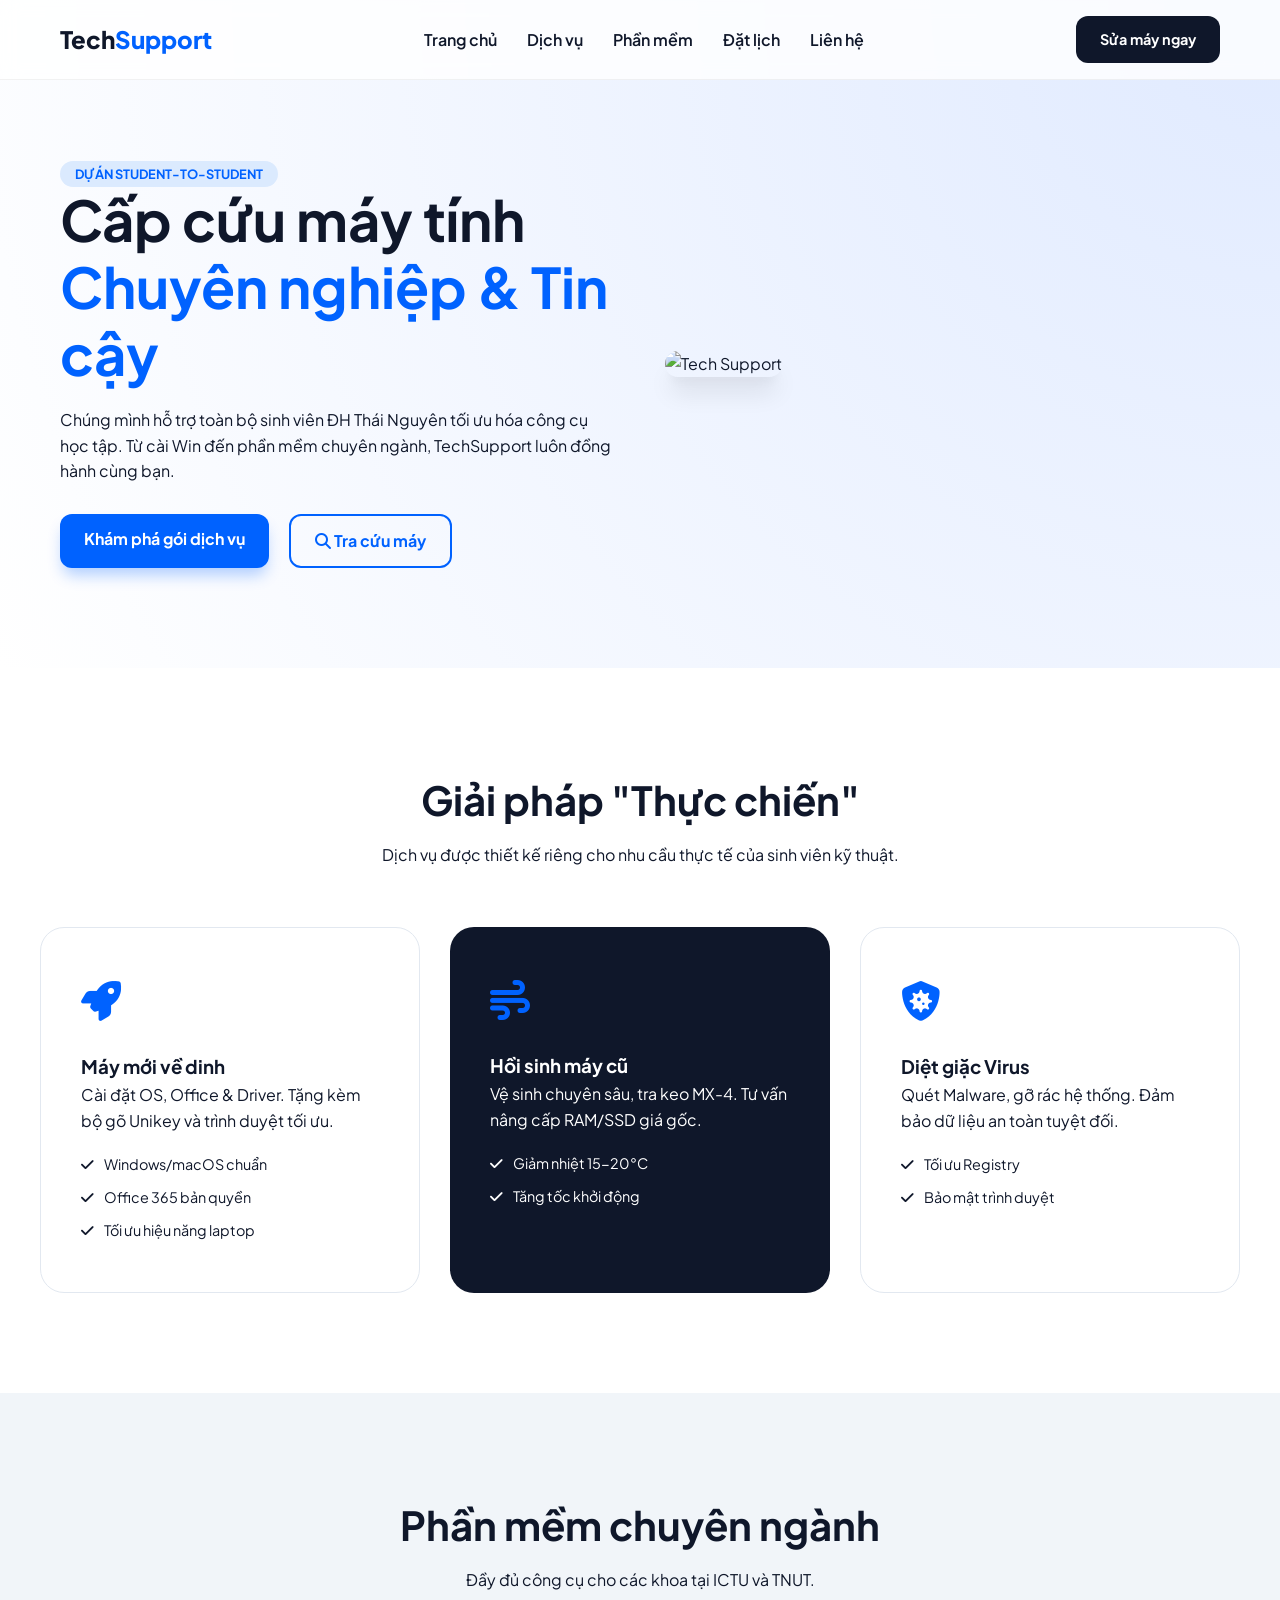
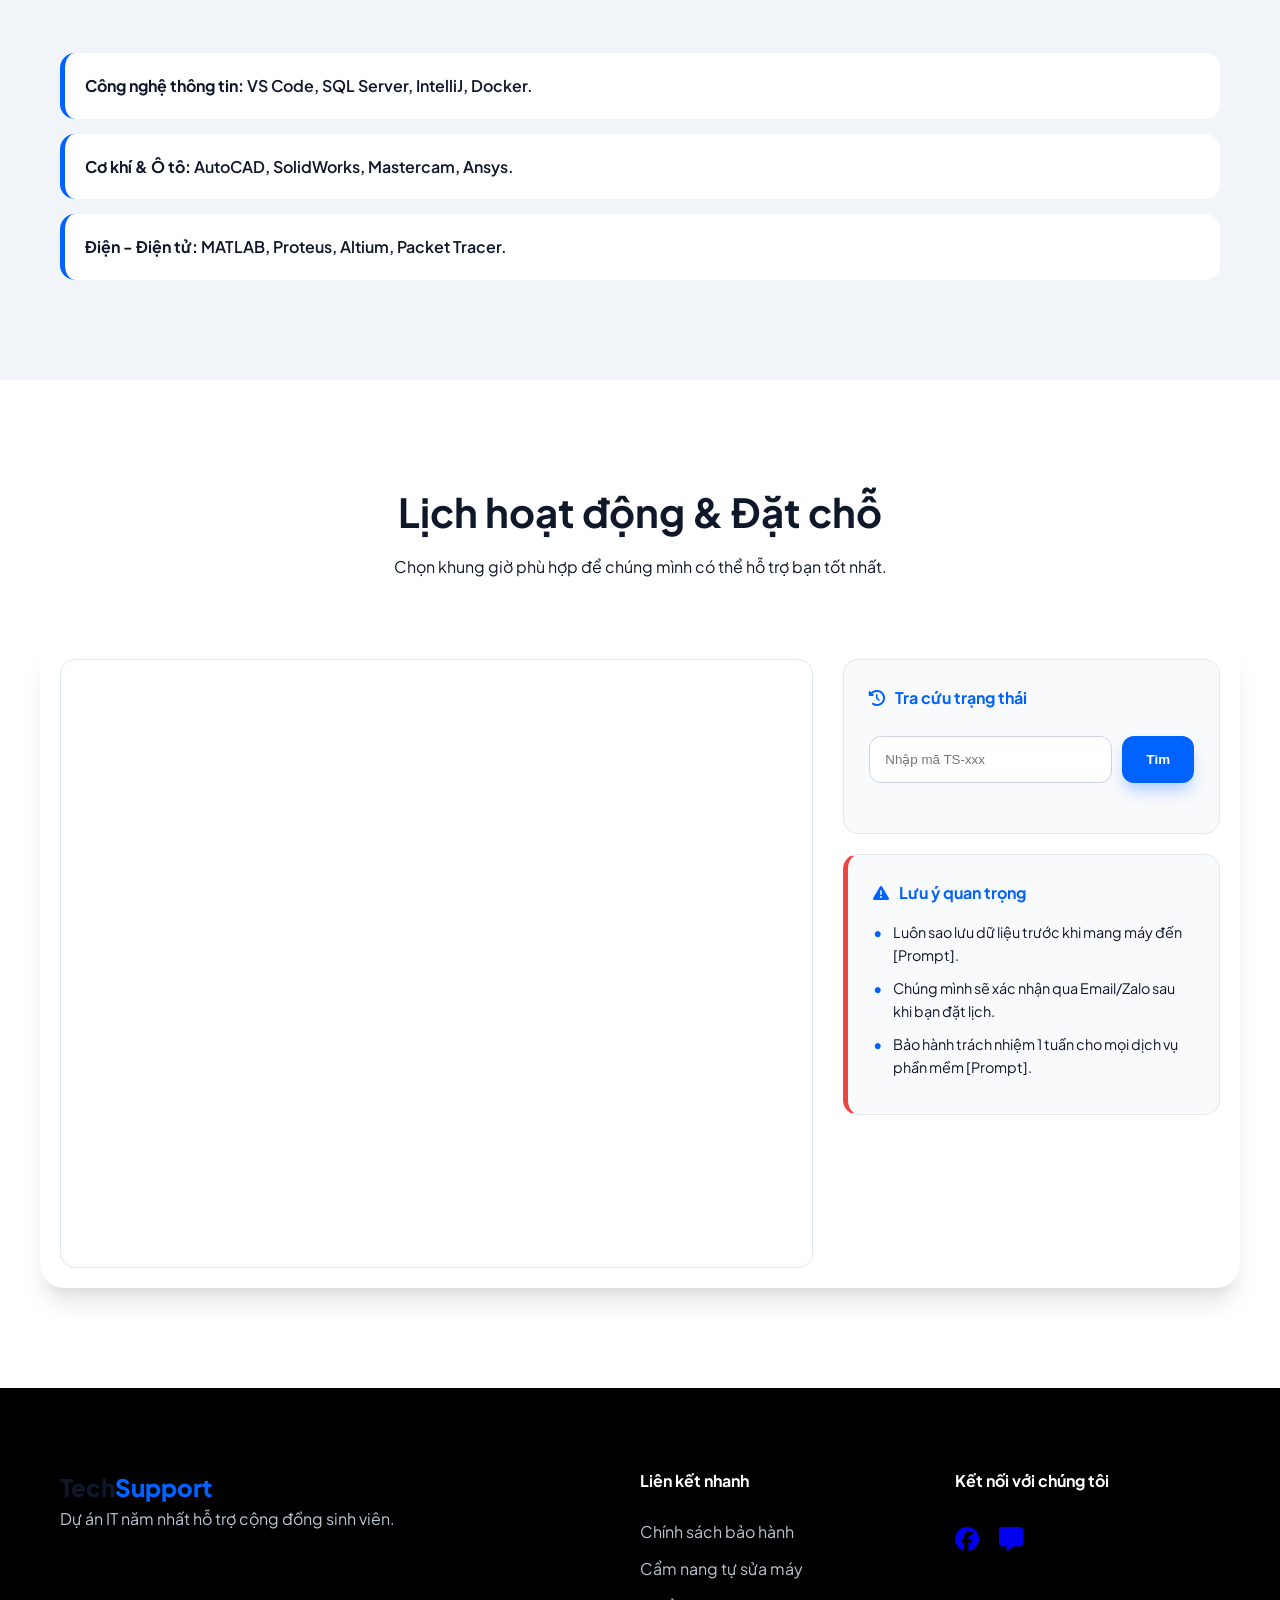
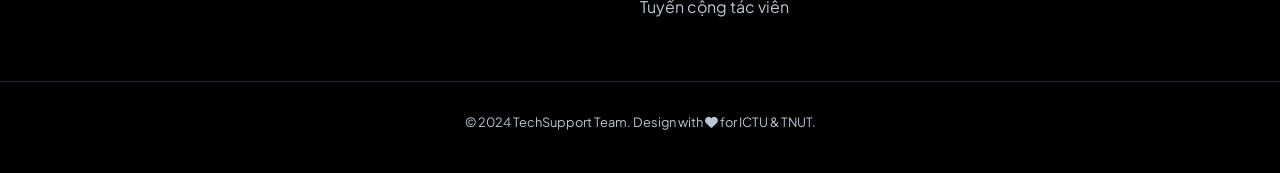
==== index.html @ 487e736a "first" ====
<!DOCTYPE html>
<html lang="vi">
<head>
    <meta charset="UTF-8">
    <meta name="viewport" content="width=device-width, initial-scale=1.0">
    <title>TechSupport | Sinh viên ICTU & TNUT</title>
    <link href="https://fonts.googleapis.com/css2?family=Plus+Jakarta+Sans:wght@400;600;800&display=swap" rel="stylesheet">
    <link rel="stylesheet" href="https://cdnjs.cloudflare.com/ajax/libs/font-awesome/6.4.0/css/all.min.css">
    <link rel="stylesheet" href="style.css">
    <link rel="stylesheet" href="https://cdnjs.cloudflare.com/ajax/libs/font-awesome/6.4.0/css/all.min.css">
</head>
<body>

    <nav class="navbar">
        <div class="container nav-content">
            <div class="logo">Tech<span>Support</span></div>
            <ul class="nav-links">
                <li><a href="#home">Trang chủ</a></li>
                <li><a href="#services">Dịch vụ</a></li>
                <li><a href="#software">Phần mềm</a></li>
                <li><a href="#booking">Đặt lịch</a></li>
                <li><a href="#contact">Liên hệ</a></li>
            </ul>
            <a href="#booking" class="btn btn-nav">Sửa máy ngay</a>
        </div>
    </nav>

    <header id="home" class="hero">
        <div class="container hero-wrapper">
            <div class="hero-text">
                <span class="badge">Dự án Student-to-Student</span>
                <h1>Cấp cứu máy tính <br><span>Chuyên nghiệp & Tin cậy</span></h1>
                <p>Chúng mình hỗ trợ toàn bộ sinh viên ĐH Thái Nguyên tối ưu hóa công cụ học tập. Từ cài Win đến phần mềm chuyên ngành, TechSupport luôn đồng hành cùng bạn.</p>
                <div class="hero-btns">
                    <a href="#services" class="btn btn-primary">Khám phá gói dịch vụ</a>
                    <a href="#tracking" class="btn btn-outline"><i class="fa-solid fa-magnifying-glass"></i> Tra cứu máy</a>
                </div>
            </div>
            <div class="hero-image">
                <img src="https://cdn.hstatic.net/files/200000722513/file/laptop-1.jpg" alt="Tech Support">
            </div>
        </div>
    </header>

    <section id="services" class="section container">
        <div class="section-header">
            <h2>Giải pháp "Thực chiến"</h2>
            <p>Dịch vụ được thiết kế riêng cho nhu cầu thực tế của sinh viên kỹ thuật.</p>
        </div>
        <div class="service-grid">
            <div class="card">
                <div class="card-icon"><i class="fa-solid fa-rocket"></i></div>
                <h3>Máy mới về dinh</h3>
                <p>Cài đặt OS, Office & Driver. Tặng kèm bộ gõ Unikey và trình duyệt tối ưu.</p>
                <ul class="card-list">
                    <li><i class="fa-solid fa-check"></i> Windows/macOS chuẩn</li>
                    <li><i class="fa-solid fa-check"></i> Office 365 bản quyền</li>
                    <li><i class="fa-solid fa-check"></i> Tối ưu hiệu năng laptop</li>
                </ul>
            </div>
            <div class="card active">
                <div class="card-icon"><i class="fa-solid fa-wind"></i></div>
                <h3>Hồi sinh máy cũ</h3>
                <p>Vệ sinh chuyên sâu, tra keo MX-4. Tư vấn nâng cấp RAM/SSD giá gốc.</p>
                <ul class="card-list">
                    <li><i class="fa-solid fa-check"></i> Giảm nhiệt 15-20°C</li>
                    <li><i class="fa-solid fa-check"></i> Tăng tốc khởi động</li>
                </ul>
            </div>
            <div class="card">
                <div class="card-icon"><i class="fa-solid fa-shield-virus"></i></div>
                <h3>Diệt giặc Virus</h3>
                <p>Quét Malware, gỡ rác hệ thống. Đảm bảo dữ liệu an toàn tuyệt đối.</p>
                <ul class="card-list">
                    <li><i class="fa-solid fa-check"></i> Tối ưu Registry</li>
                    <li><i class="fa-solid fa-check"></i> Bảo mật trình duyệt</li>
                </ul>
            </div>
        </div>
    </section>

    <section id="software" class="section gray-bg">
        <div class="container">
            <div class="section-header">
                <h2>Phần mềm chuyên ngành</h2>
                <p>Đầy đủ công cụ cho các khoa tại ICTU và TNUT.</p>
            </div>
            <div class="software-tabs">
                <div class="tab-item"><strong>Công nghệ thông tin:</strong> VS Code, SQL Server, IntelliJ, Docker.</div>
                <div class="tab-item"><strong>Cơ khí & Ô tô:</strong> AutoCAD, SolidWorks, Mastercam, Ansys.</div>
                <div class="tab-item"><strong>Điện - Điện tử:</strong> MATLAB, Proteus, Altium, Packet Tracer.</div>
            </div>
        </div>
    </section>

    <section id="booking" class="section container">
    <div class="section-header">
        <h2>Lịch hoạt động & Đặt chỗ</h2>
        <p>Chọn khung giờ phù hợp để chúng mình có thể hỗ trợ bạn tốt nhất.</p>
    </div>
    
    <div class="booking-wrapper">
        <div class="calendar-container">
            <!-- Google Calendar Appointment Scheduling begin -->
            <iframe src="https://calendar.google.com/calendar/appointments/schedules/AcZssZ1bJzpfa0lLNiTGWCZCbzlVUHdJ6Iw8C7IDDtbO8sdEaJzs9J_InJq-cnRsmixSaNZaP7fcT_9g?gv=true" style="border: 0" width="100%" height="600" frameborder="0" title="Google Calendar Appointment Scheduling"></iframe>
            <!-- end Google Calendar Appointment Scheduling -->
        </div>

        <div class="booking-sidebar">
            <div class="info-card">
                <h4><i class="fa-solid fa-clock-rotate-left"></i> Tra cứu trạng thái</h4>
                <div class="tracking-input">
                    <input type="text" id="trackID" placeholder="Nhập mã TS-xxx">
                    <button class="btn btn-primary" onclick="checkStatus()">Tìm</button>
                </div>
            </div>
            
            <div class="info-card warning">
                <h4><i class="fa-solid fa-triangle-exclamation"></i> Lưu ý quan trọng</h4>
                <ul>
                    <li>Luôn sao lưu dữ liệu trước khi mang máy đến [Prompt].</li>
                    <li>Chúng mình sẽ xác nhận qua Email/Zalo sau khi bạn đặt lịch.</li>
                    <li>Bảo hành trách nhiệm 1 tuần cho mọi dịch vụ phần mềm [Prompt].</li>
                </ul>
            </div>
        </div>
    </div>
</section>

    <footer class="footer">
        <div class="container footer-grid">
            <div class="footer-about">
                <div class="logo">Tech<span>Support</span></div>
                <p>Dự án IT năm nhất hỗ trợ cộng đồng sinh viên.</p>
            </div>
            <div class="footer-links">
                <h4>Liên kết nhanh</h4>
                <ul>
                    <li><a href="#">Chính sách bảo hành</a></li>
                    <li><a href="#">Cẩm nang tự sửa máy</a></li>
                    <li><a href="#">Tuyển cộng tác viên</a></li>
                </ul>
            </div>
            <div class="footer-contact">
                <h4>Kết nối với chúng tôi</h4>
                <div class="social-icons">
                    <a href="#"><i class="fa-brands fa-facebook"></i></a>
                    <a href="#"><i class="fa-solid fa-message"></i></a>
                </div>
            </div>
        </div>
        <div class="footer-bottom">
            <p>&copy; 2024 TechSupport Team. Design with  <i class="fa-solid fa-heart"></i>  for ICTU & TNUT.</p>
        </div>
    </footer>

<script src="script.js"></script>
</body>
</html>
---- style.css ----
:root {
    --primary: #0062ff;
    --secondary: #00d2ff;
    --dark: #0f172a;
    --gray: #64748b;
    --light: #f8fafc;
    --white: #ffffff;
    --shadow: 0 20px 25px -5px rgba(0, 0, 0, 0.1), 0 10px 10px -5px rgba(0, 0, 0, 0.04);
}

* { margin: 0; padding: 0; box-sizing: border-box; }

body {
    font-family: 'Plus Jakarta Sans', sans-serif;
    color: var(--dark);
    background-color: var(--white);
    line-height: 1.6;
}

.container { max-width: 1200px; margin: 0 auto; padding: 0 20px; }

/* Navbar */
.navbar {
    height: 80px;
    display: flex;
    align-items: center;
    position: fixed;
    width: 100%;
    top: 0;
    background: rgba(255, 255, 255, 0.8);
    -webkit-backdrop-filter: blur(10px);
    backdrop-filter: blur(10px);
    z-index: 1000;
    border-bottom: 1px solid rgba(0,0,0,0.05);
}

.nav-content { display: flex; justify-content: space-between; align-items: center; width: 100%; }

.logo { font-size: 1.5rem; font-weight: 800; color: var(--dark); }
.logo span { color: var(--primary); }

.nav-links { display: flex; list-style: none; gap: 30px; }
.nav-links a { text-decoration: none; color: var(--dark); font-weight: 600; transition: 0.3s; }
.nav-links a:hover { color: var(--primary); }

/* Buttons */
.btn {
    padding: 12px 24px;
    border-radius: 12px;
    text-decoration: none;
    font-weight: 700;
    transition: 0.3s;
    cursor: pointer;
    border: none;
}
.btn-primary { background: var(--primary); color: var(--white); box-shadow: 0 10px 15px -3px rgba(0, 98, 255, 0.3); }
.btn-outline { border: 2px solid var(--primary); color: var(--primary); background: transparent; }
.btn-nav { background: var(--dark); color: var(--white); font-size: 0.9rem; }
.btn:hover { transform: translateY(-2px); opacity: 0.9; }

/* Hero */
.hero {
    padding: 160px 0 100px;
    background: radial-gradient(circle at top right, #e0eaff, var(--white));
}
.hero-wrapper { display: flex; align-items: center; gap: 50px; }
.hero-text { flex: 1; }
.hero-text h1 { font-size: 3.5rem; line-height: 1.2; margin-bottom: 20px; }
.hero-text h1 span { color: var(--primary); }
.hero-btns { display: flex; gap: 20px; margin-top: 30px; }
.hero-image { flex: 1; }
.hero-image img { width: 100%; border-radius: 30px; box-shadow: var(--shadow); }
.badge { background: #dbeafe; color: var(--primary); padding: 5px 15px; border-radius: 20px; font-weight: 700; font-size: 0.8rem; text-transform: uppercase; }

/* Section Header */
.section { padding: 100px 0; }
.section-header { text-align: center; margin-bottom: 60px; }
.section-header h2 { font-size: 2.5rem; margin-bottom: 10px; }

/* Service Cards */
.service-grid { display: grid; grid-template-columns: repeat(auto-fit, minmax(300px, 1fr)); gap: 30px; }
.card {
    padding: 40px;
    border-radius: 24px;
    background: var(--white);
    border: 1px solid #e2e8f0;
    transition: 0.4s;
}
.card:hover { transform: translateY(-10px); border-color: var(--primary); box-shadow: var(--shadow); }
.card.active { background: var(--dark); color: var(--white); border: none; }
.card-icon { font-size: 2.5rem; color: var(--primary); margin-bottom: 20px; }
.card.active.card-icon { color: var(--secondary); }
.card-list { list-style: none; margin-top: 20px; }
.card-list li { margin-bottom: 10px; font-size: 0.9rem; display: flex; align-items: center; gap: 10px; }

/* Software Section */
.gray-bg { background: #f1f5f9; }
.software-tabs { display: flex; flex-direction: column; gap: 15px; }
.tab-item { background: var(--white); padding: 20px; border-radius: 15px; border-left: 5px solid var(--primary); font-weight: 600; }

/* Booking & Tracking */
.booking-container {
    display: grid;
    grid-template-columns: 1.2fr 1fr;
    gap: 50px;
    background: var(--white);
    padding: 60px;
    border-radius: 30px;
    box-shadow: var(--shadow);
}
.tracking-input { display: flex; gap: 10px; margin: 25px 0; }
.tracking-input input { flex: 1; padding: 15px; border-radius: 12px; border: 1px solid #cbd5e1; outline: none; }
.warning-text { color: #ef4444; font-weight: 700; font-size: 0.9rem; }
.iframe-placeholder {
    background: #f8fafc;
    height: 100%;
    border-radius: 20px;
    display: flex;
    flex-direction: column;
    justify-content: center;
    align-items: center;
    border: 2px dashed #cbd5e1;
    color: var(--gray);
}
.iframe-placeholder i { font-size: 3rem; margin-bottom: 15px; }

/* Footer */
.footer { background: #000000; color: #bbc5d2; padding: 80px 0 40px; }
.footer-grid { display: grid; grid-template-columns: 2fr 1fr 1fr; gap: 50px; margin-bottom: 50px; }
.footer-about.logo { color: var(--white); margin-bottom: 20px; }
.footer h4 { color: var(--white); margin-bottom: 25px; }
.footer ul { list-style: none; }
.footer ul li { margin-bottom: 12px; }
.footer ul a { color: inherit; text-decoration: none; transition: 0.3s; }
.footer ul a:hover { color: var(--white); }
.social-icons { display: flex; gap: 20px; font-size: 1.5rem; }
.footer-bottom { text-align: center; border-top: 1px solid #1e293b; padding-top: 30px; font-size: 0.8rem; }

/* Responsive */
@media (max-width: 992px) {
   .hero-wrapper { flex-direction: column; text-align: center; }
   .hero-text h1 { font-size: 2.5rem; }
   .hero-btns { justify-content: center; }
   .booking-container { grid-template-columns: 1fr; }
   .nav-links { display: none; }
}
.booking-wrapper {
    display: grid;
    grid-template-columns: 2fr 1fr;
    gap: 30px;
    background: var(--white);
    padding: 20px;
    border-radius: 24px;
    box-shadow: var(--shadow);
}

.calendar-container {
    border-radius: 15px;
    overflow: hidden;
    border: 1px solid #e2e8f0;
    min-height: 600px;
}

.booking-sidebar {
    display: flex;
    flex-direction: column;
    gap: 20px;
}

.info-card {
    background: #f8fafc;
    padding: 25px;
    border-radius: 15px;
    border: 1px solid #e2e8f0;
}

.info-card h4 {
    margin-bottom: 15px;
    color: var(--primary);
    display: flex;
    align-items: center;
    gap: 10px;
}

.info-card.warning {
    border-left: 5px solid #ef4444;
}

.info-card ul {
    list-style: none;
    font-size: 0.9rem;
}

.info-card ul li {
    margin-bottom: 10px;
    padding-left: 20px;
    position: relative;
}

.info-card ul li::before {
    content: "•";
    color: var(--primary);
    position: absolute;
    left: 0;
    font-weight: bold;
}

/* Tối ưu cho di động */
@media (max-width: 992px) {
   .booking-wrapper {
        grid-template-columns: 1fr;
    }
   .calendar-container {
        min-height: 500px;
    }
}
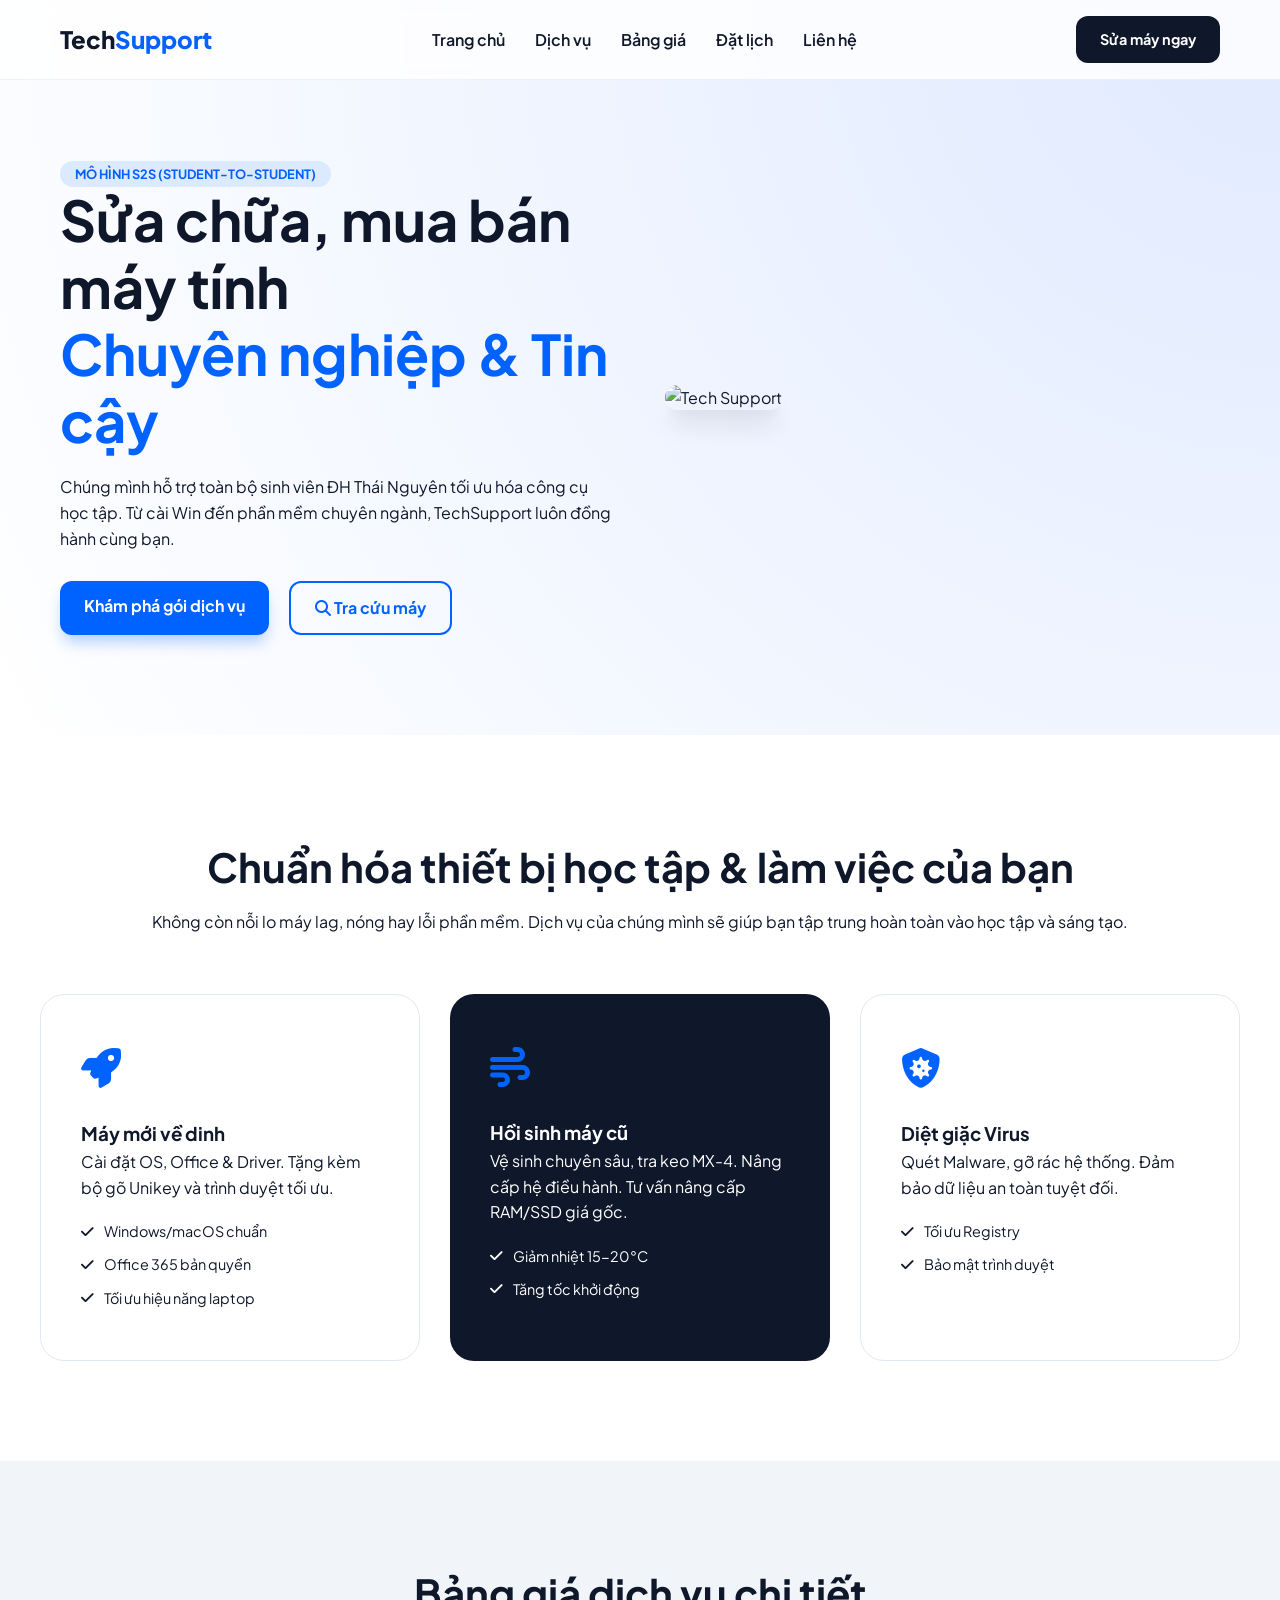
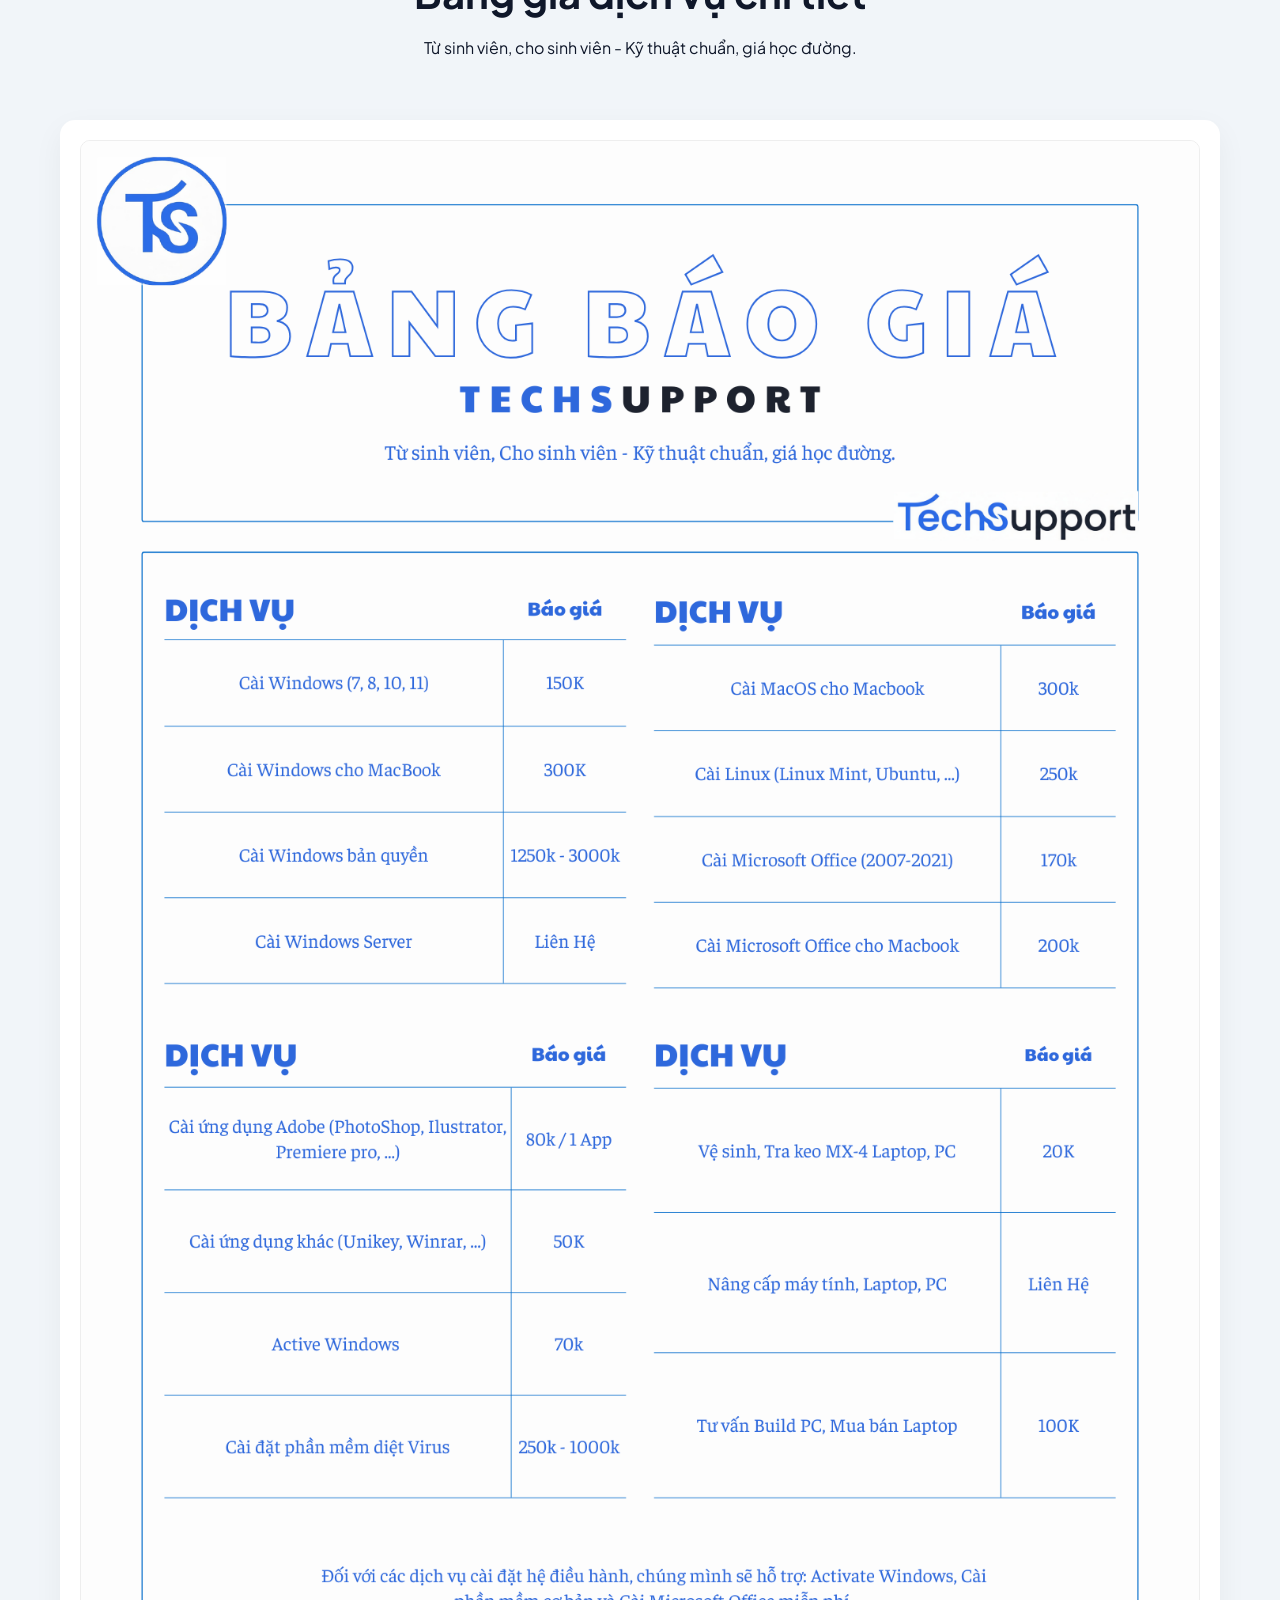
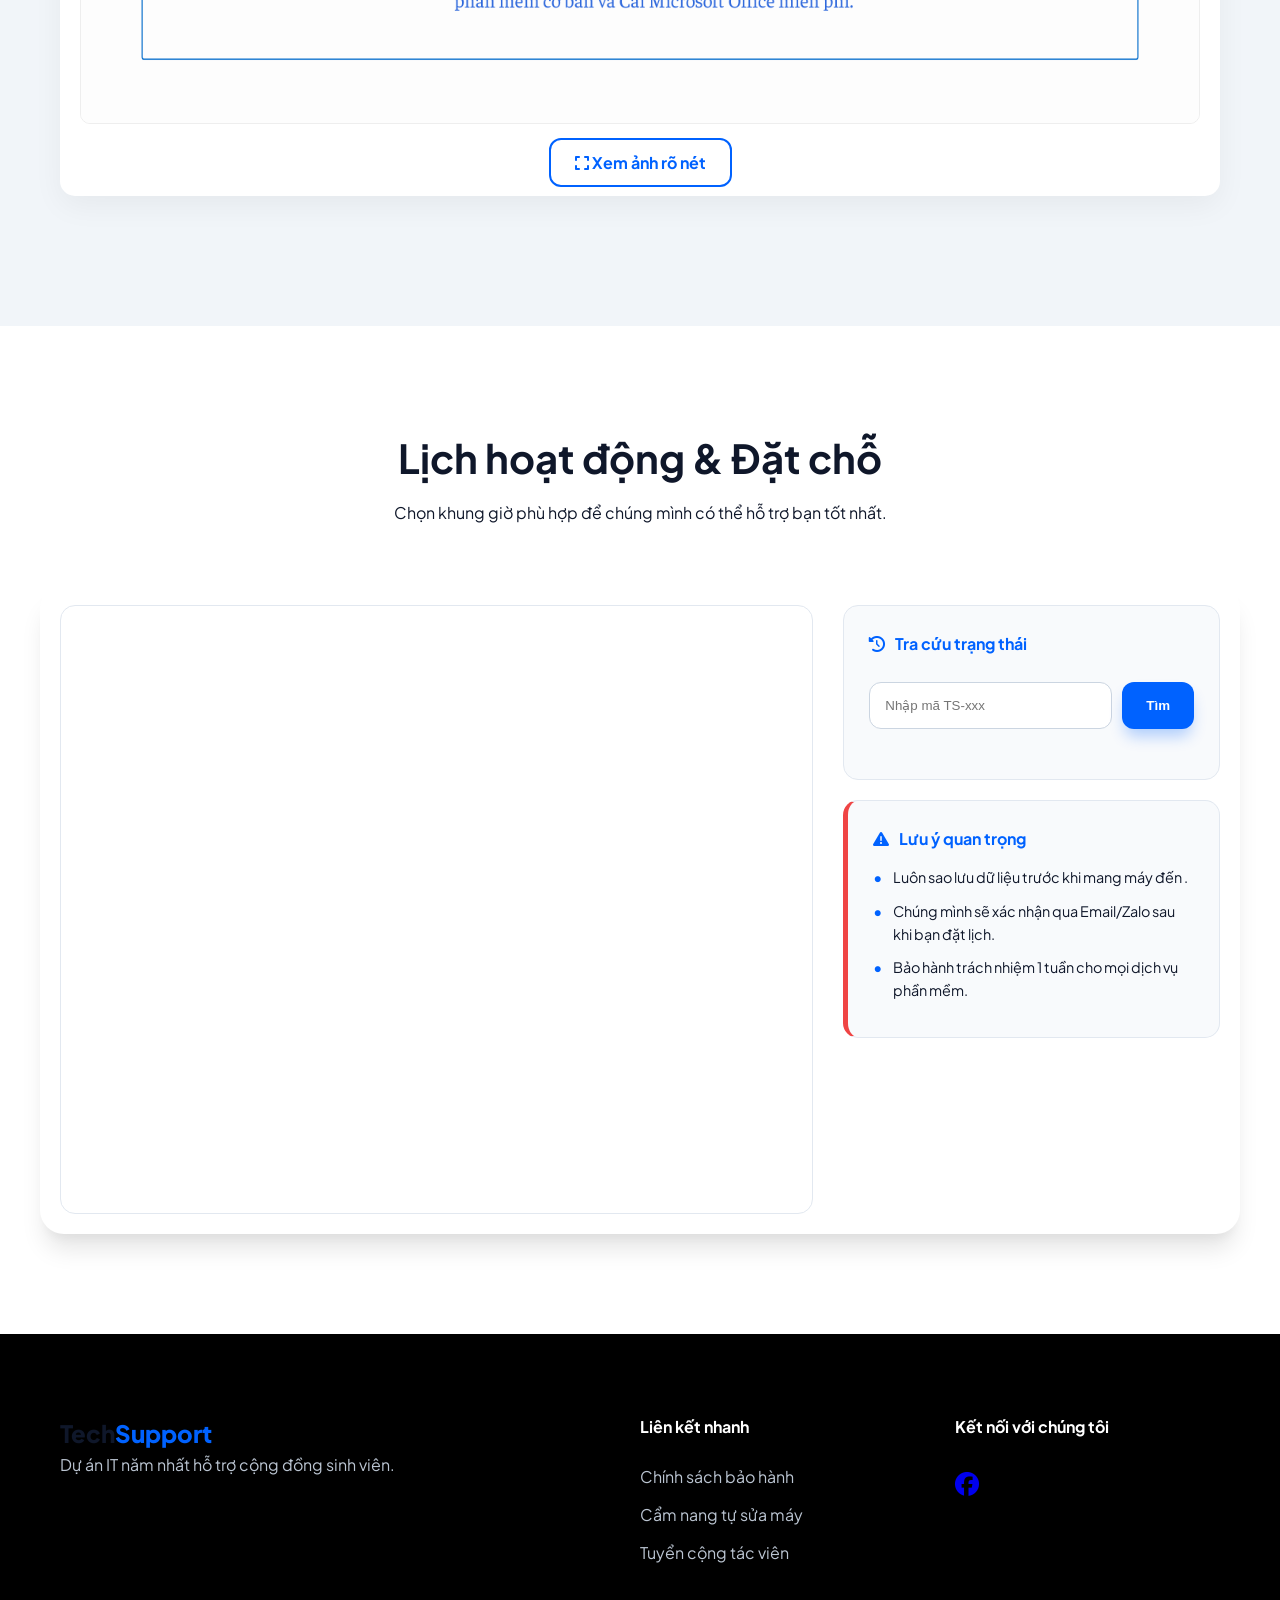
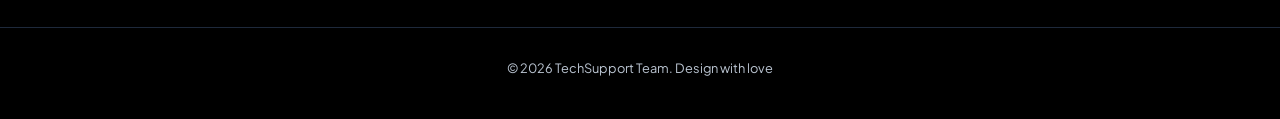
==== commit b536e579: "sua lai noi dung va chuc nang" ====
--- a/index.html
+++ b/index.html
@@ -8,6 +8,7 @@
     <link rel="stylesheet" href="https://cdnjs.cloudflare.com/ajax/libs/font-awesome/6.4.0/css/all.min.css">
     <link rel="stylesheet" href="style.css">
     <link rel="stylesheet" href="https://cdnjs.cloudflare.com/ajax/libs/font-awesome/6.4.0/css/all.min.css">
+    <link rel="icon" type="image/png" href="logo.png">
 </head>
 <body>
 
@@ -17,7 +18,7 @@
             <ul class="nav-links">
                 <li><a href="#home">Trang chủ</a></li>
                 <li><a href="#services">Dịch vụ</a></li>
-                <li><a href="#software">Phần mềm</a></li>
+                <li><a href="#software">Bảng giá</a></li>
                 <li><a href="#booking">Đặt lịch</a></li>
                 <li><a href="#contact">Liên hệ</a></li>
             </ul>
@@ -28,8 +29,8 @@
     <header id="home" class="hero">
         <div class="container hero-wrapper">
             <div class="hero-text">
-                <span class="badge">Dự án Student-to-Student</span>
-                <h1>Cấp cứu máy tính <br><span>Chuyên nghiệp & Tin cậy</span></h1>
+                <span class="badge">Mô Hình S2S (Student-to-Student)</span>
+                <h1>Sửa chữa, mua bán máy tính <br><span>Chuyên nghiệp & Tin cậy</span></h1>
                 <p>Chúng mình hỗ trợ toàn bộ sinh viên ĐH Thái Nguyên tối ưu hóa công cụ học tập. Từ cài Win đến phần mềm chuyên ngành, TechSupport luôn đồng hành cùng bạn.</p>
                 <div class="hero-btns">
                     <a href="#services" class="btn btn-primary">Khám phá gói dịch vụ</a>
@@ -44,8 +45,8 @@
 
     <section id="services" class="section container">
         <div class="section-header">
-            <h2>Giải pháp "Thực chiến"</h2>
-            <p>Dịch vụ được thiết kế riêng cho nhu cầu thực tế của sinh viên kỹ thuật.</p>
+            <h2>Chuẩn hóa thiết bị học tập & làm việc của bạn</h2>
+            <p>Không còn nỗi lo máy lag, nóng hay lỗi phần mềm. Dịch vụ của chúng mình sẽ giúp bạn tập trung hoàn toàn vào học tập và sáng tạo.</p>
         </div>
         <div class="service-grid">
             <div class="card">
@@ -61,7 +62,7 @@
             <div class="card active">
                 <div class="card-icon"><i class="fa-solid fa-wind"></i></div>
                 <h3>Hồi sinh máy cũ</h3>
-                <p>Vệ sinh chuyên sâu, tra keo MX-4. Tư vấn nâng cấp RAM/SSD giá gốc.</p>
+                <p>Vệ sinh chuyên sâu, tra keo MX-4. Nâng cấp hệ điều hành. Tư vấn nâng cấp RAM/SSD giá gốc.</p>
                 <ul class="card-list">
                     <li><i class="fa-solid fa-check"></i> Giảm nhiệt 15-20°C</li>
                     <li><i class="fa-solid fa-check"></i> Tăng tốc khởi động</li>
@@ -82,15 +83,19 @@
     <section id="software" class="section gray-bg">
         <div class="container">
             <div class="section-header">
-                <h2>Phần mềm chuyên ngành</h2>
-                <p>Đầy đủ công cụ cho các khoa tại ICTU và TNUT.</p>
+                <h2>Bảng giá dịch vụ chi tiết</h2>
+                <p>Từ sinh viên, cho sinh viên - Kỹ thuật chuẩn, giá học đường.</p>
             </div>
-            <div class="software-tabs">
-                <div class="tab-item"><strong>Công nghệ thông tin:</strong> VS Code, SQL Server, IntelliJ, Docker.</div>
-                <div class="tab-item"><strong>Cơ khí & Ô tô:</strong> AutoCAD, SolidWorks, Mastercam, Ansys.</div>
-                <div class="tab-item"><strong>Điện - Điện tử:</strong> MATLAB, Proteus, Altium, Packet Tracer.</div>
+            
+            <div class="price-list-container">
+                <img src="pricelist.png" alt="Bảng giá TechSupport" class="price-img">
+                
+                <div class="price-actions">
+                    <a href="pricelist.png" target="_blank" class="btn btn-outline">
+                        <i class="fa-solid fa-expand"></i> Xem ảnh rõ nét
+                    </a>
+                </div>
             </div>
-        </div>
     </section>
 
     <section id="booking" class="section container">
@@ -101,11 +106,8 @@
     
     <div class="booking-wrapper">
         <div class="calendar-container">
-            <!-- Google Calendar Appointment Scheduling begin -->
-            <iframe src="https://calendar.google.com/calendar/appointments/schedules/AcZssZ1bJzpfa0lLNiTGWCZCbzlVUHdJ6Iw8C7IDDtbO8sdEaJzs9J_InJq-cnRsmixSaNZaP7fcT_9g?gv=true" style="border: 0" width="100%" height="600" frameborder="0" title="Google Calendar Appointment Scheduling"></iframe>
-            <!-- end Google Calendar Appointment Scheduling -->
+            <iframe src="https://calendar.google.com/calendar/appointments/schedules/AcZssZ1w2_72dO9XWgs0VeVEP46Rj1G3YPMXmyUX6sjBnlM5pQ_FQQADXQ5QsxmzSHDE0nRqcTRRqhzc?gv=true" style="border: 0" width="100%" height="600" frameborder="0"></iframe>
         </div>
-
         <div class="booking-sidebar">
             <div class="info-card">
                 <h4><i class="fa-solid fa-clock-rotate-left"></i> Tra cứu trạng thái</h4>
@@ -118,9 +120,9 @@
             <div class="info-card warning">
                 <h4><i class="fa-solid fa-triangle-exclamation"></i> Lưu ý quan trọng</h4>
                 <ul>
-                    <li>Luôn sao lưu dữ liệu trước khi mang máy đến [Prompt].</li>
+                    <li>Luôn sao lưu dữ liệu trước khi mang máy đến .</li>
                     <li>Chúng mình sẽ xác nhận qua Email/Zalo sau khi bạn đặt lịch.</li>
-                    <li>Bảo hành trách nhiệm 1 tuần cho mọi dịch vụ phần mềm [Prompt].</li>
+                    <li>Bảo hành trách nhiệm 1 tuần cho mọi dịch vụ phần mềm.</li>
                 </ul>
             </div>
         </div>
@@ -136,24 +138,22 @@
             <div class="footer-links">
                 <h4>Liên kết nhanh</h4>
                 <ul>
-                    <li><a href="#">Chính sách bảo hành</a></li>
-                    <li><a href="#">Cẩm nang tự sửa máy</a></li>
-                    <li><a href="#">Tuyển cộng tác viên</a></li>
+                    <li><a href="warranty.html">Chính sách bảo hành</a></li>
+                    <li><a href="career.html">Cẩm nang tự sửa máy</a></li>
+                    <li><a href="careers.html">Tuyển cộng tác viên</a></li>
                 </ul>
             </div>
             <div class="footer-contact">
                 <h4>Kết nối với chúng tôi</h4>
                 <div class="social-icons">
-                    <a href="#"><i class="fa-brands fa-facebook"></i></a>
-                    <a href="#"><i class="fa-solid fa-message"></i></a>
+                    <a href="https://www.facebook.com/people/TechSupport-Sinh-Viên-Vọc-Vạch/61582185616325/"><i class="fa-brands fa-facebook"></i></a>    
                 </div>
             </div>
         </div>
         <div class="footer-bottom">
-            <p>&copy; 2024 TechSupport Team. Design with  <i class="fa-solid fa-heart"></i>  for ICTU & TNUT.</p>
+            <p>&copy; 2026 TechSupport Team. Design with love</p>
         </div>
     </footer>
-
 <script src="script.js"></script>
 </body>
 </html>
--- a/style.css
+++ b/style.css
@@ -213,4 +213,43 @@
    .calendar-container {
         min-height: 500px;
     }
+}
+/* Tối ưu hiển thị bảng giá */
+.price-list-container {
+    background: #fff;
+    padding: 20px;
+    border-radius: 15px;
+    box-shadow: 0 10px 30px rgba(0,0,0,0.05);
+    text-align: center;
+    margin-bottom: 30px;
+}
+
+.price-img {
+    max-width: 100%;
+    height: auto;
+    border-radius: 10px;
+    border: 1px solid #eee;
+    transition: transform 0.3s ease;
+}
+
+.price-img:hover {
+    transform: scale(1.01); /* Hiệu ứng nổi nhẹ khi di chuột */
+}
+
+.price-actions {
+    margin-top: 20px;
+}
+
+.software-tabs {
+    display: grid;
+    gap: 15px;
+    margin-top: 40px;
+}
+
+.tab-item {
+    background: #fff;
+    padding: 15px;
+    border-left: 4px solid var(--primary-color); /* Giả sử bạn đặt biến màu chính là xanh */
+    border-radius: 5px;
+    font-size: 0.95rem;
 }
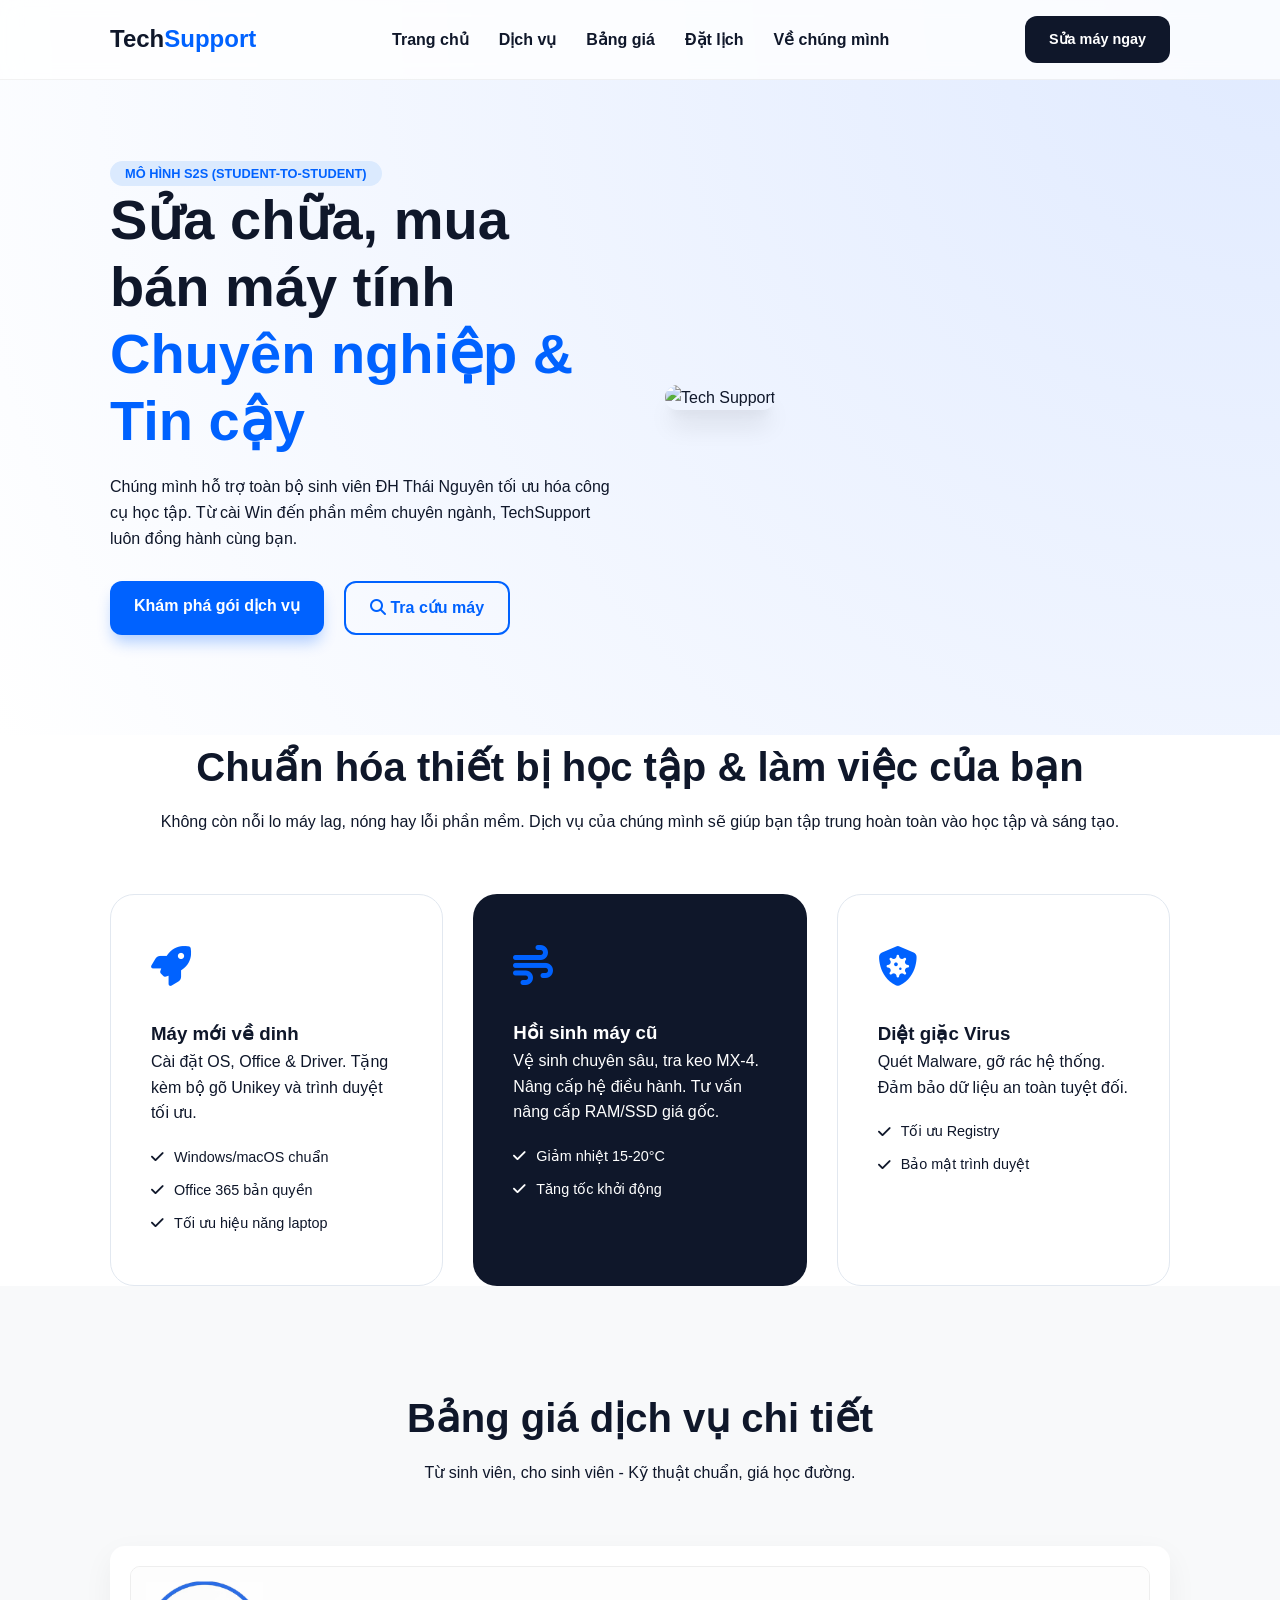
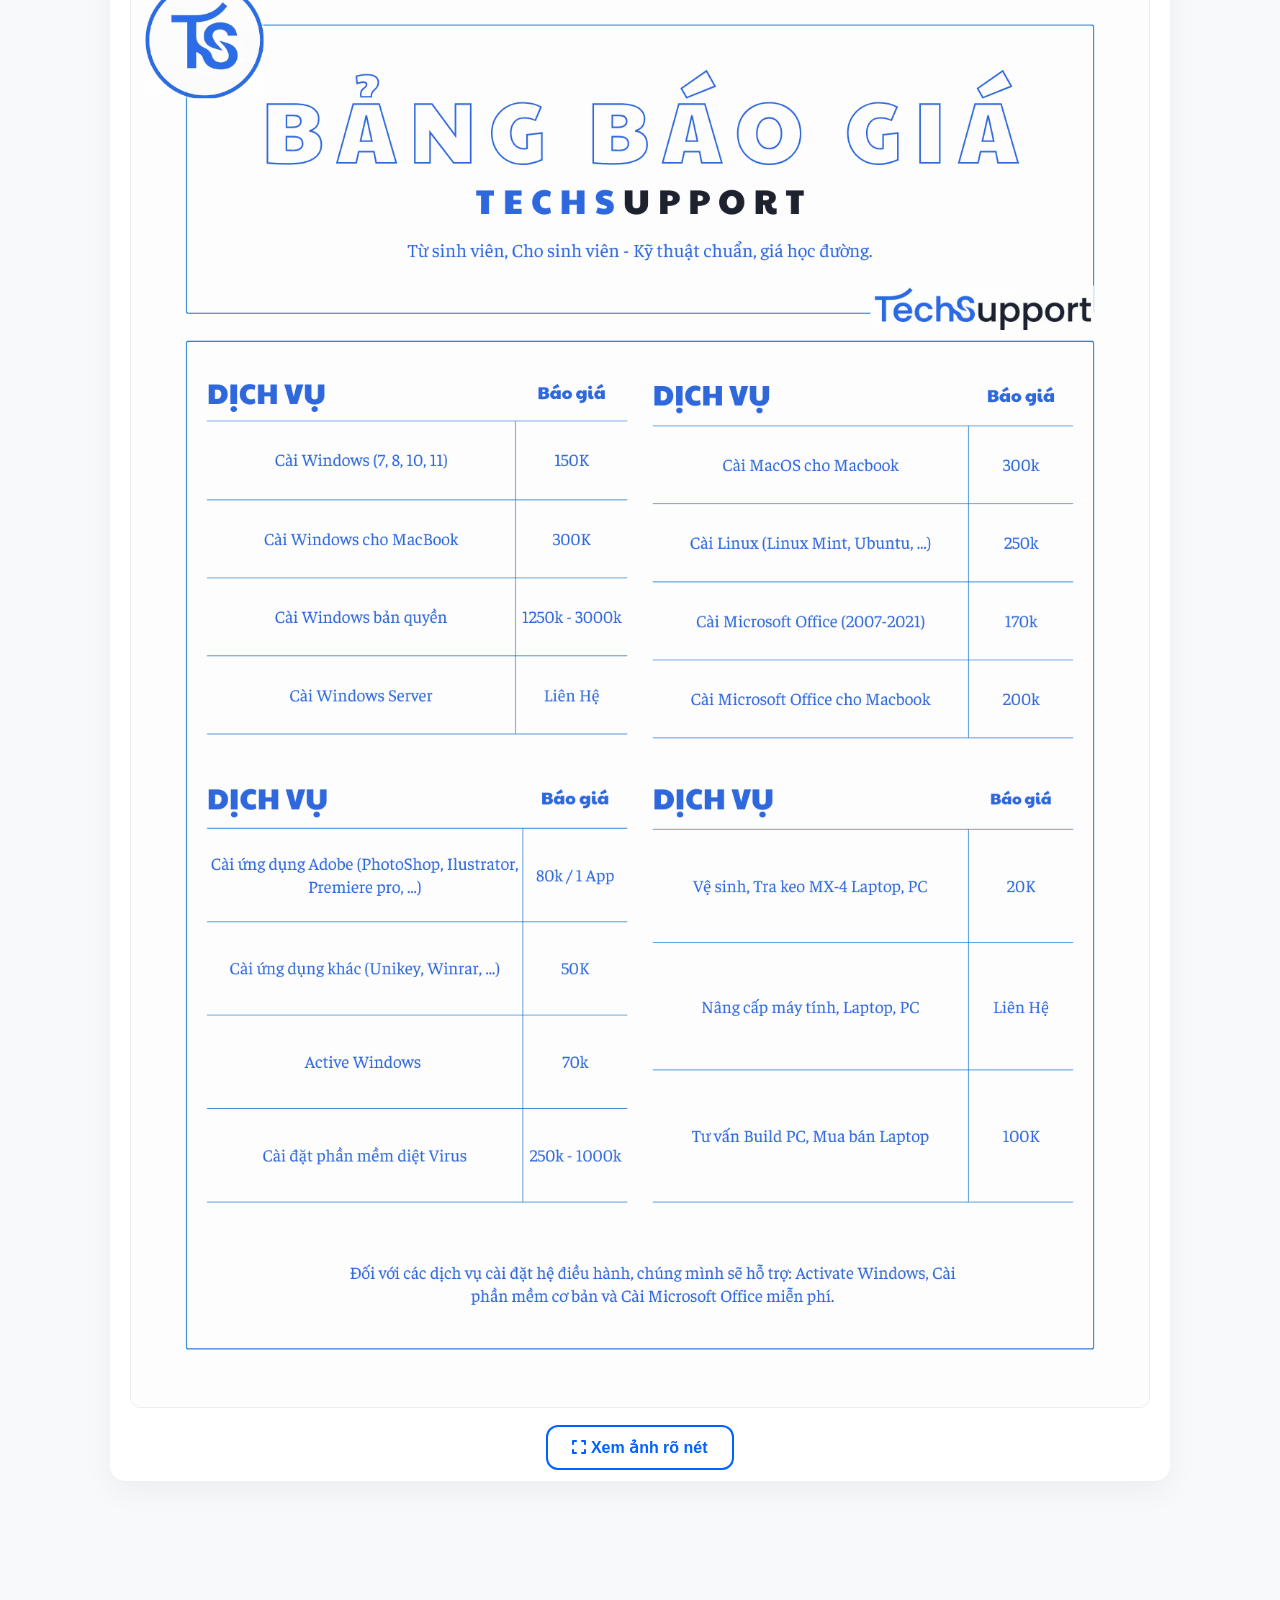
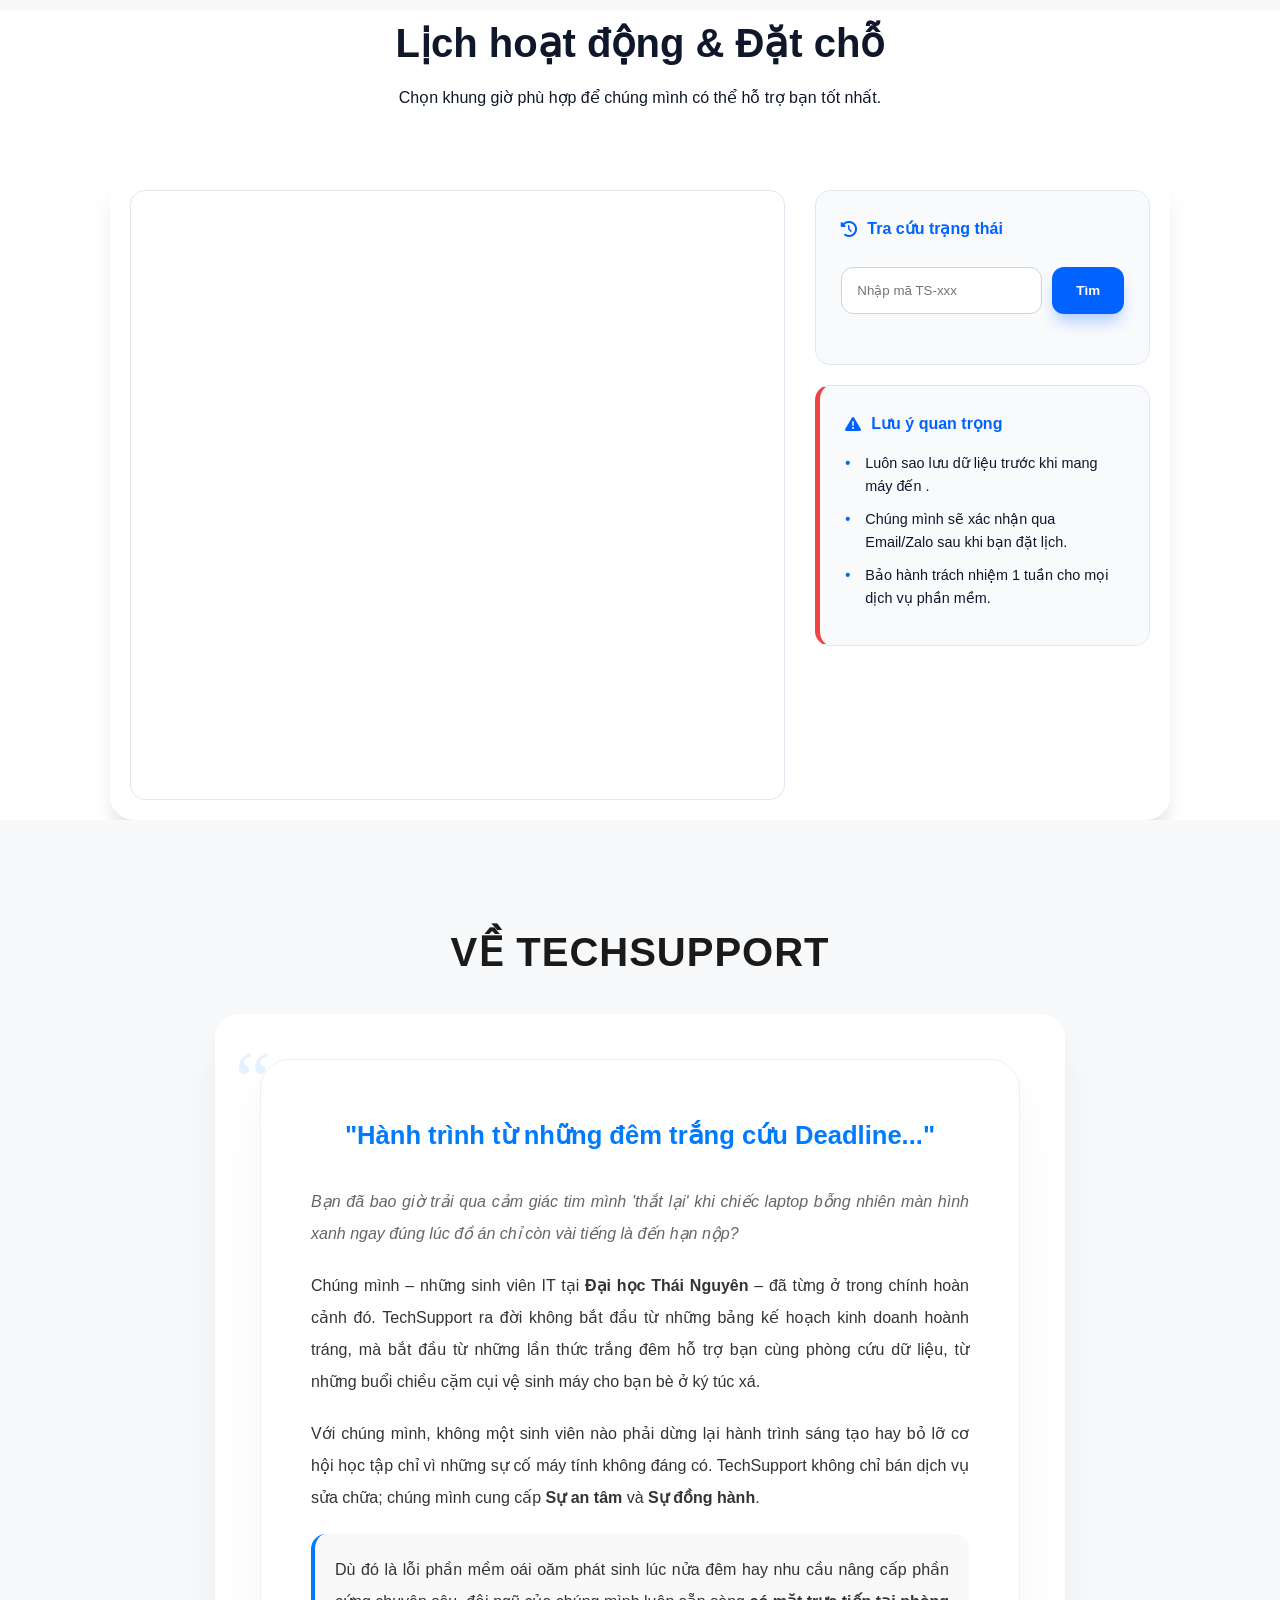
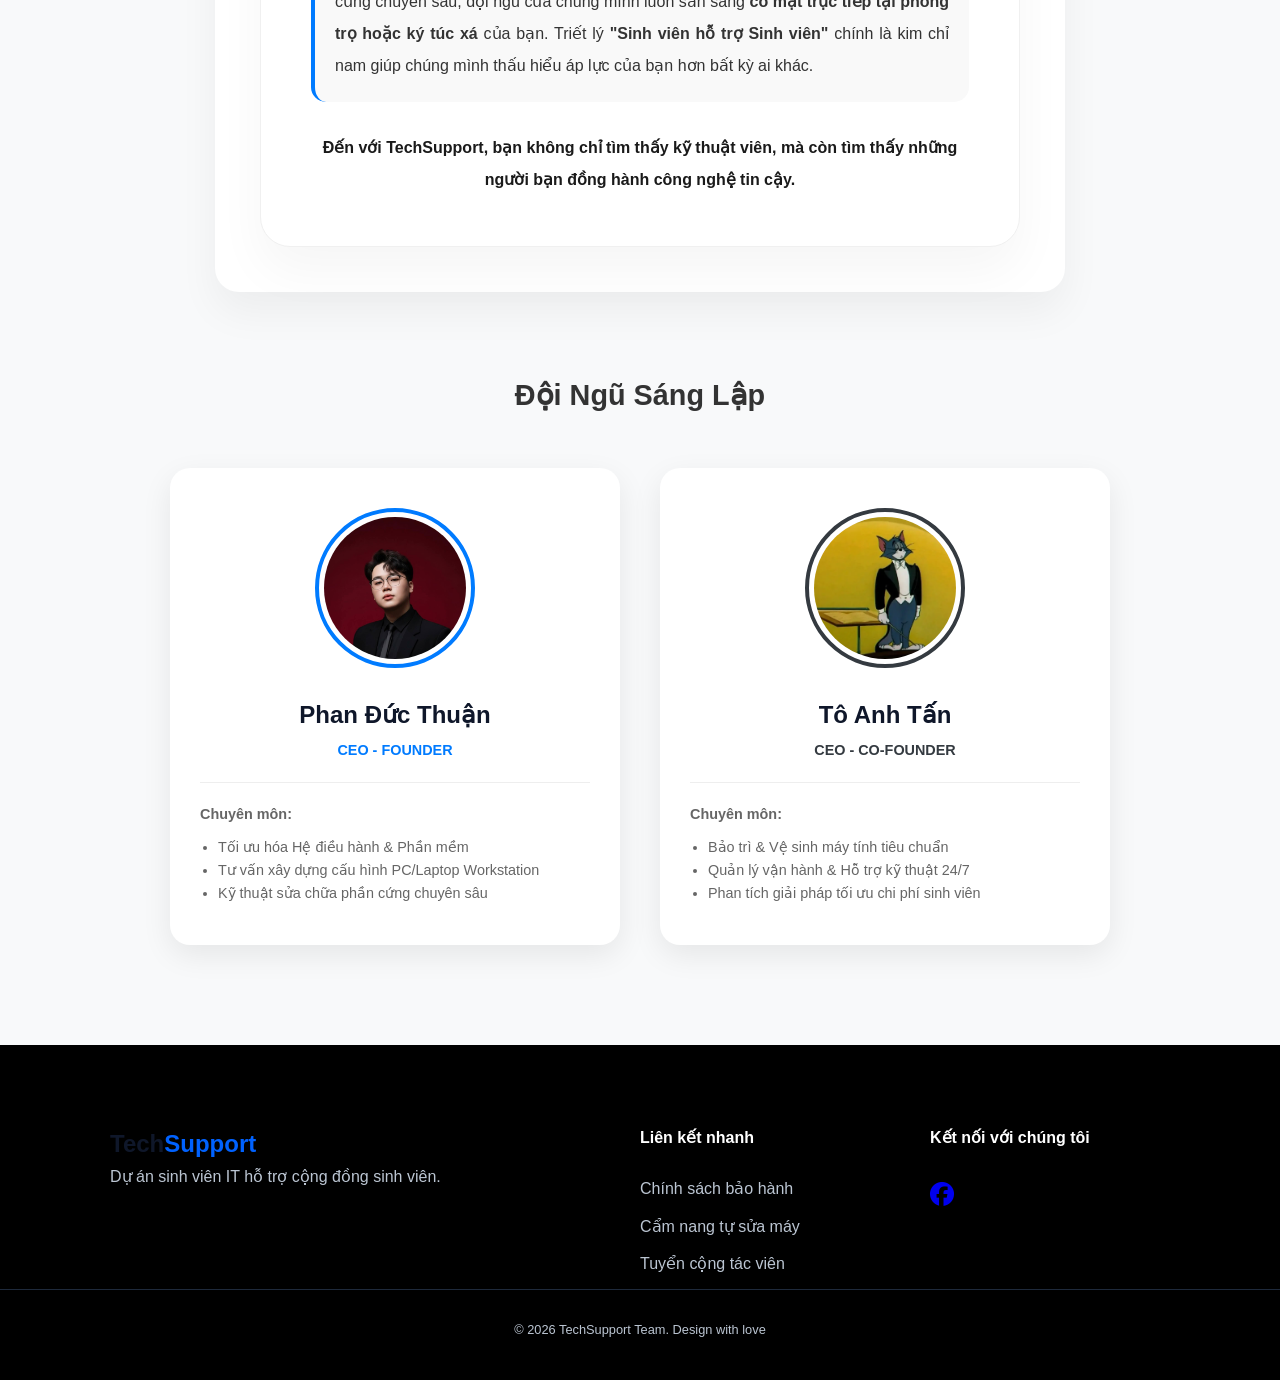
==== commit 5fcaa807: "TechSupport ver 1.0.3" ====
--- a/index.html
+++ b/index.html
@@ -20,7 +20,7 @@
                 <li><a href="#services">Dịch vụ</a></li>
                 <li><a href="#software">Bảng giá</a></li>
                 <li><a href="#booking">Đặt lịch</a></li>
-                <li><a href="#contact">Liên hệ</a></li>
+                <li><a href="#about">Về chúng mình</a></li>
             </ul>
             <a href="#booking" class="btn btn-nav">Sửa máy ngay</a>
         </div>
@@ -113,7 +113,7 @@
                 <h4><i class="fa-solid fa-clock-rotate-left"></i> Tra cứu trạng thái</h4>
                 <div class="tracking-input">
                     <input type="text" id="trackID" placeholder="Nhập mã TS-xxx">
-                    <button class="btn btn-primary" onclick="checkStatus()">Tìm</button>
+                    <button class="btn btn-primary">Tìm</button>
                 </div>
             </div>
             
@@ -129,18 +129,90 @@
     </div>
 </section>
 
+<section id="about" class="section gray-bg">
+    <div class="container">
+        
+        <div class="about-header">
+            <h2 class="about-title">Về TechSupport</h2>
+            <div class="about-card-wrapper">
+                <span class="quote-icon">“</span>
+                <div class="about-content-inner">
+                    <h3 class="about-subtitle">"Hành trình từ những đêm trắng cứu Deadline..."</h3>
+
+                    <p class="text-italic">
+                        Bạn đã bao giờ trải qua cảm giác tim mình 'thắt lại' khi chiếc laptop bỗng nhiên màn hình xanh ngay đúng lúc đồ án chỉ còn vài tiếng là đến hạn nộp?
+                    </p>
+
+                    <p class="text-paragraph">
+                        Chúng mình – những sinh viên IT tại <strong>Đại học Thái Nguyên</strong> – đã từng ở trong chính hoàn cảnh đó. TechSupport ra đời không bắt đầu từ những bảng kế hoạch kinh doanh hoành tráng, mà bắt đầu từ những lần thức trắng đêm hỗ trợ bạn cùng phòng cứu dữ liệu, từ những buổi chiều cặm cụi vệ sinh máy cho bạn bè ở ký túc xá.
+                    </p>
+
+                    <p class="text-paragraph">
+                        Với chúng mình, không một sinh viên nào phải dừng lại hành trình sáng tạo hay bỏ lỡ cơ hội học tập chỉ vì những sự cố máy tính không đáng có. TechSupport không chỉ bán dịch vụ sửa chữa; chúng mình cung cấp <strong>Sự an tâm</strong> và <strong>Sự đồng hành</strong>.
+                    </p>
+
+                    <p class="highlight-box">
+                        Dù đó là lỗi phần mềm oái oăm phát sinh lúc nửa đêm hay nhu cầu nâng cấp phần cứng chuyên sâu, đội ngũ của chúng mình luôn sẵn sàng <strong>có mặt trực tiếp tại phòng trọ hoặc ký túc xá</strong> của bạn. Triết lý <strong>"Sinh viên hỗ trợ Sinh viên"</strong> chính là kim chỉ nam giúp chúng mình thấu hiểu áp lực của bạn hơn bất kỳ ai khác.
+                    </p>
+
+                    <p class="text-footer">
+                        Đến với TechSupport, bạn không chỉ tìm thấy kỹ thuật viên, mà còn tìm thấy những người bạn đồng hành công nghệ tin cậy.
+                    </p>
+                </div>
+            </div>
+        </div>
+
+        <h3 class="team-title">Đội Ngũ Sáng Lập</h3>
+        <div class="team-container">
+            
+            <div class="team-card">
+                <div class="team-card-body">
+                    <img src="ThuanPhan.jpg" alt="CEO Founder" class="team-img">
+                    <h4 class="team-name">Phan Đức Thuận</h4>
+                    <p class="team-role">CEO - Founder</p>
+                    <div class="expertise-box">
+                        <strong>Chuyên môn:</strong>
+                        <ul class="expertise-list">
+                            <li>Tối ưu hóa Hệ điều hành & Phần mềm</li>
+                            <li>Tư vấn xây dựng cấu hình PC/Laptop Workstation</li>
+                            <li>Kỹ thuật sửa chữa phần cứng chuyên sâu</li>
+                        </ul>
+                    </div>
+                </div>
+            </div>
+
+            <div class="team-card">
+                <div class="team-card-body">
+                    <img src="ToTan.webp" alt="Co-Founder" class="team-img team-img-alt">
+                    <h4 class="team-name">Tô Anh Tấn</h4>
+                    <p class="team-role team-role-alt">CEO - Co-Founder</p>
+                    <div class="expertise-box">
+                        <strong>Chuyên môn:</strong>
+                        <ul class="expertise-list">
+                            <li>Bảo trì & Vệ sinh máy tính tiêu chuẩn</li>
+                            <li>Quản lý vận hành & Hỗ trợ kỹ thuật 24/7</li>
+                            <li>Phan tích giải pháp tối ưu chi phí sinh viên</li>
+                        </ul>
+                    </div>
+                </div>
+            </div>
+
+        </div>
+    </div>
+</section>
+
     <footer class="footer">
         <div class="container footer-grid">
             <div class="footer-about">
                 <div class="logo">Tech<span>Support</span></div>
-                <p>Dự án IT năm nhất hỗ trợ cộng đồng sinh viên.</p>
+                <p>Dự án sinh viên IT hỗ trợ cộng đồng sinh viên.</p>
             </div>
             <div class="footer-links">
                 <h4>Liên kết nhanh</h4>
                 <ul>
                     <li><a href="warranty.html">Chính sách bảo hành</a></li>
                     <li><a href="career.html">Cẩm nang tự sửa máy</a></li>
-                    <li><a href="careers.html">Tuyển cộng tác viên</a></li>
+                    <li><a href="recruitment.html">Tuyển cộng tác viên</a></li>
                 </ul>
             </div>
             <div class="footer-contact">
--- a/style.css
+++ b/style.css
@@ -252,4 +252,344 @@
     border-left: 4px solid var(--primary-color); /* Giả sử bạn đặt biến màu chính là xanh */
     border-radius: 5px;
     font-size: 0.95rem;
-}+}
+/* About Styles */
+.section.gray-bg {
+    padding: 100px 0;
+    background-color: #f8f9fa;
+}
+
+.container {
+    max-width: 1100px;
+    margin: 0 auto;
+    padding: 0 20px;
+}
+
+/* Header & Intro Section */
+.about-header {
+    text-align: center;
+    margin-bottom: 80px;
+}
+
+.about-title {
+    font-size: 2.5rem;
+    color: #1a1a1a;
+    margin-bottom: 30px;
+    font-weight: 800;
+    text-transform: uppercase;
+    letter-spacing: 1px;
+}
+
+.about-card-wrapper {
+    max-width: 850px;
+    margin: 0 auto;
+    text-align: justify;
+    line-height: 1.9;
+    color: #444;
+    background: #ffffff;
+    padding: 45px;
+    border-radius: 24px;
+    box-shadow: 0 20px 40px rgba(0,0,0,0.05);
+    position: relative;
+}
+
+.quote-icon {
+    font-size: 5rem;
+    color: #007bff;
+    opacity: 0.1;
+    position: absolute;
+    top: -10px;
+    left: 20px;
+    font-family: serif;
+}
+
+.about-content-inner {
+    max-width: 900px;
+    margin: 0 auto;
+    text-align: justify;
+    line-height: 2;
+    color: #333;
+    background: #ffffff;
+    padding: 50px;
+    border-radius: 30px;
+    box-shadow: 0 25px 50px rgba(0,0,0,0.04);
+    border: 1px solid #f0f0f0;
+}
+
+.about-subtitle {
+    color: #007bff;
+    font-size: 1.6rem;
+    margin-bottom: 25px;
+    text-align: center;
+    font-weight: 700;
+}
+
+.text-italic {
+    margin-bottom: 20px;
+    font-style: italic;
+    color: #666;
+}
+
+.text-paragraph {
+    margin-bottom: 20px;
+}
+
+.highlight-box {
+    margin-bottom: 20px;
+    padding: 20px;
+    background: #f9f9f9;
+    border-radius: 15px;
+    border-left: 4px solid #007bff;
+}
+
+.text-footer {
+    text-align: center;
+    font-weight: 600;
+    color: #1a1a1a;
+    margin-top: 30px;
+}
+
+/* Team Section */
+.team-title {
+    text-align: center;
+    font-size: 1.8rem;
+    margin-bottom: 50px;
+    color: #333;
+}
+
+.team-container {
+    display: flex;
+    flex-wrap: wrap;
+    justify-content: center;
+    gap: 40px;
+}
+
+.team-card {
+    flex: 1;
+    min-width: 320px;
+    max-width: 450px;
+    background: #fff;
+    border-radius: 20px;
+    overflow: hidden;
+    box-shadow: 0 10px 30px rgba(0,0,0,0.08);
+    transition: transform 0.3s ease;
+}
+
+.team-card:hover {
+    transform: translateY(-5px);
+}
+
+.team-card-body {
+    padding: 40px 30px;
+    text-align: center;
+}
+
+.team-img {
+    width: 160px;
+    height: 160px;
+    border-radius: 50%;
+    object-fit: cover;
+    margin-bottom: 20px;
+    border: 4px solid #007bff;
+    padding: 5px;
+}
+
+.team-img-alt {
+    border-color: #343a40;
+}
+
+.team-name {
+    font-size: 1.5rem;
+    margin-bottom: 5px;
+}
+
+.team-role {
+    color: #007bff;
+    font-weight: 700;
+    font-size: 0.9rem;
+    text-transform: uppercase;
+    margin-bottom: 20px;
+}
+
+.team-role-alt {
+    color: #343a40;
+}
+
+.expertise-box {
+    text-align: left;
+    font-size: 0.9rem;
+    color: #666;
+    border-top: 1px solid #eee;
+    padding-top: 20px;
+}
+
+.expertise-list {
+    padding-left: 18px;
+    margin-top: 10px;
+}
+/* Recruitment Page Styles */
+.recruitment-bg {
+    background: radial-gradient(circle at top right, #e9f2ff, #f8f9fa);
+    min-height: 100vh;
+}
+
+.recruit-hero {
+    text-align: center;
+    margin-bottom: 60px;
+}
+
+.glow-text {
+    font-size: 3.5rem;
+    font-weight: 900;
+    color: #007bff;
+    text-shadow: 0 0 20px rgba(0, 123, 255, 0.2);
+    margin-bottom: 15px;
+}
+
+.hero-subtitle {
+    font-size: 1.2rem;
+    color: #555;
+    max-width: 700px;
+    margin: 0 auto;
+}
+
+/* Benefits Card - Glassmorphism style */
+.benefits-grid {
+    display: grid;
+    grid-template-columns: repeat(auto-fit, minmax(280px, 1fr));
+    gap: 25px;
+    margin-bottom: 80px;
+}
+
+.benefit-card {
+    background: rgba(255, 255, 255, 0.7);
+    backdrop-filter: blur(10px);
+    -webkit-backdrop-filter: blur(10px);
+    padding: 35px;
+    border-radius: 20px;
+    border: 1px solid rgba(255, 255, 255, 0.5);
+    text-align: center;
+    box-shadow: 0 10px 30px rgba(0, 0, 0, 0.03);
+    transition: 0.3s;
+}
+
+.benefit-card i {
+    font-size: 2.5rem;
+    color: #007bff;
+    margin-bottom: 20px;
+}
+
+.benefit-card:hover {
+    background: #007bff;
+}
+
+.benefit-card:hover h4, .benefit-card:hover p, .benefit-card:hover i {
+    color: #fff;
+}
+
+/* Job Items */
+.section-title {
+    text-align: center;
+    font-size: 2rem;
+    margin-bottom: 40px;
+    color: #1a1a1a;
+}
+
+.jobs-container {
+    display: flex;
+    flex-direction: column;
+    gap: 20px;
+    max-width: 900px;
+    margin: 0 auto 60px;
+}
+
+.job-item {
+    background: #fff;
+    padding: 30px;
+    border-radius: 15px;
+    border: 1px solid #eee;
+    box-shadow: 0 5px 15px rgba(0,0,0,0.02);
+    position: relative;
+    overflow: hidden;
+}
+
+.tech-border {
+    border-left: 6px solid #007bff;
+}
+
+.job-tag {
+    background: #ff4757;
+    color: #fff;
+    padding: 4px 12px;
+    border-radius: 20px;
+    font-size: 0.7rem;
+    text-transform: uppercase;
+    font-weight: bold;
+    margin-bottom: 10px;
+    display: inline-block;
+}
+
+.job-header h4 {
+    font-size: 1.4rem;
+    margin-bottom: 10px;
+}
+
+.job-requirements {
+    list-style: none;
+    padding: 0;
+    display: flex;
+    gap: 20px;
+    margin-top: 15px;
+    font-size: 0.9rem;
+    color: #666;
+}
+
+.job-requirements i {
+    color: #2ed573;
+    margin-right: 5px;
+}
+
+/* Apply Box */
+.apply-box {
+    text-align: center;
+    background: #1a1a1a; /* Dark Tech/Gaming Style */
+    color: #fff;
+    padding: 60px;
+    border-radius: 30px;
+    margin-top: 50px;
+}
+
+/* Đảm bảo toàn bộ trang web dùng font hỗ trợ tiếng Việt tốt */
+body {
+    font-family: 'Inter', sans-serif;
+}
+
+.btn-apply {
+    display: inline-block;
+    background: #007bff;
+    color: #fff;
+    padding: 18px 45px;
+    border-radius: 50px;
+    text-decoration: none;
+    
+    font-family: 'Inter', sans-serif;
+    font-weight: 800; 
+    text-transform: uppercase;
+    letter-spacing: 0.5px; 
+    margin-top: 30px;
+    transition: all 0.3s ease;
+    box-shadow: 0 4px 15px rgba(0, 123, 255, 0.3);
+}
+
+.btn-apply:hover {
+    background: #fff;
+    color: #007bff;
+    transform: translateY(-3px);
+    box-shadow: 0 6px 20px rgba(0, 123, 255, 0.4);
+}
+.policy-content { padding: 120px 0 80px; max-width: 800px; margin: 0 auto; }
+.policy-card { background: var(--white); padding: 40px; border-radius: 24px; box-shadow: var(--shadow); margin-bottom: 30px; }
+.policy-card h2 { color: var(--primary); margin-bottom: 20px; font-size: 1.8rem; border-left: 5px solid var(--primary); padding-left: 15px; }
+.policy-card p,.policy-card li { color: var(--gray); margin-bottom: 15px; }
+.urgent-box { background: #fff1f2; border: 1px solid #fecaca; padding: 20px; border-radius: 12px; color: #e11d48; font-weight: 600; margin-top: 20px; }
+.back-home { margin-top: 40px; text-align: center; }
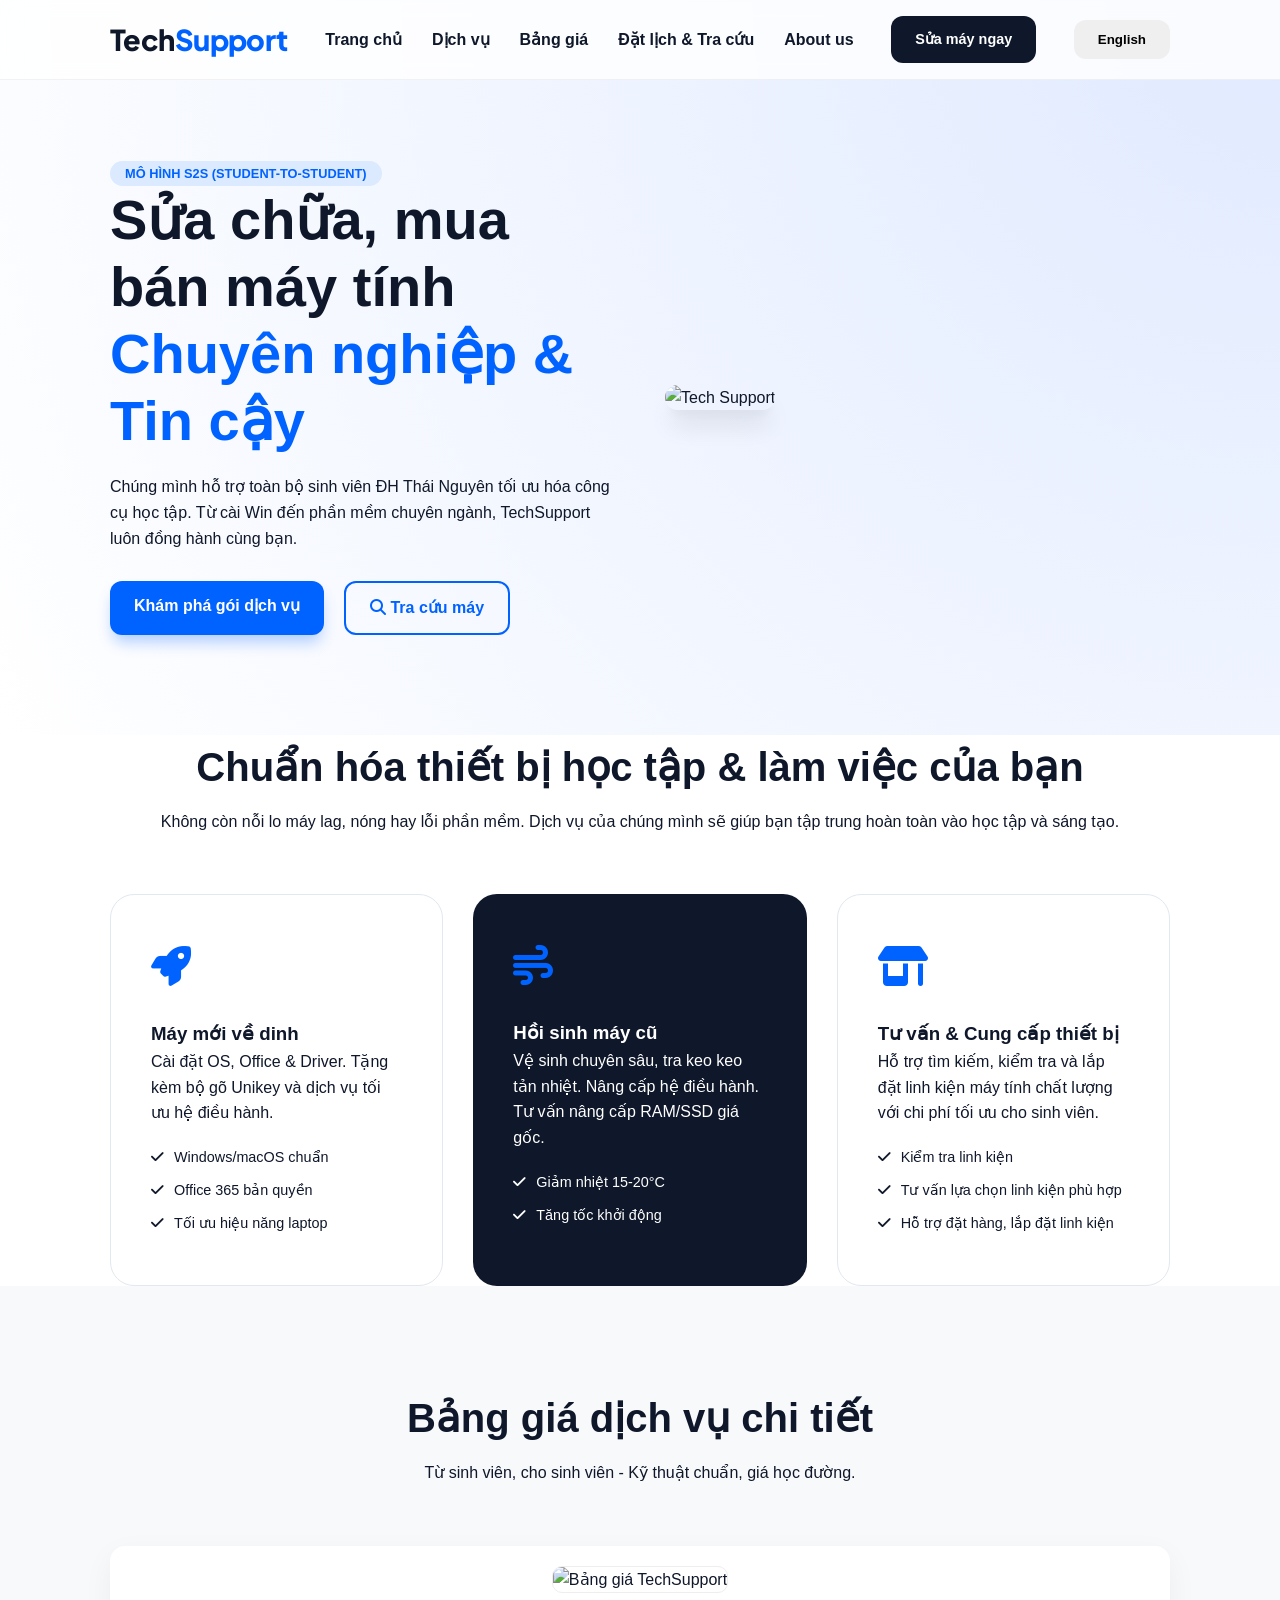
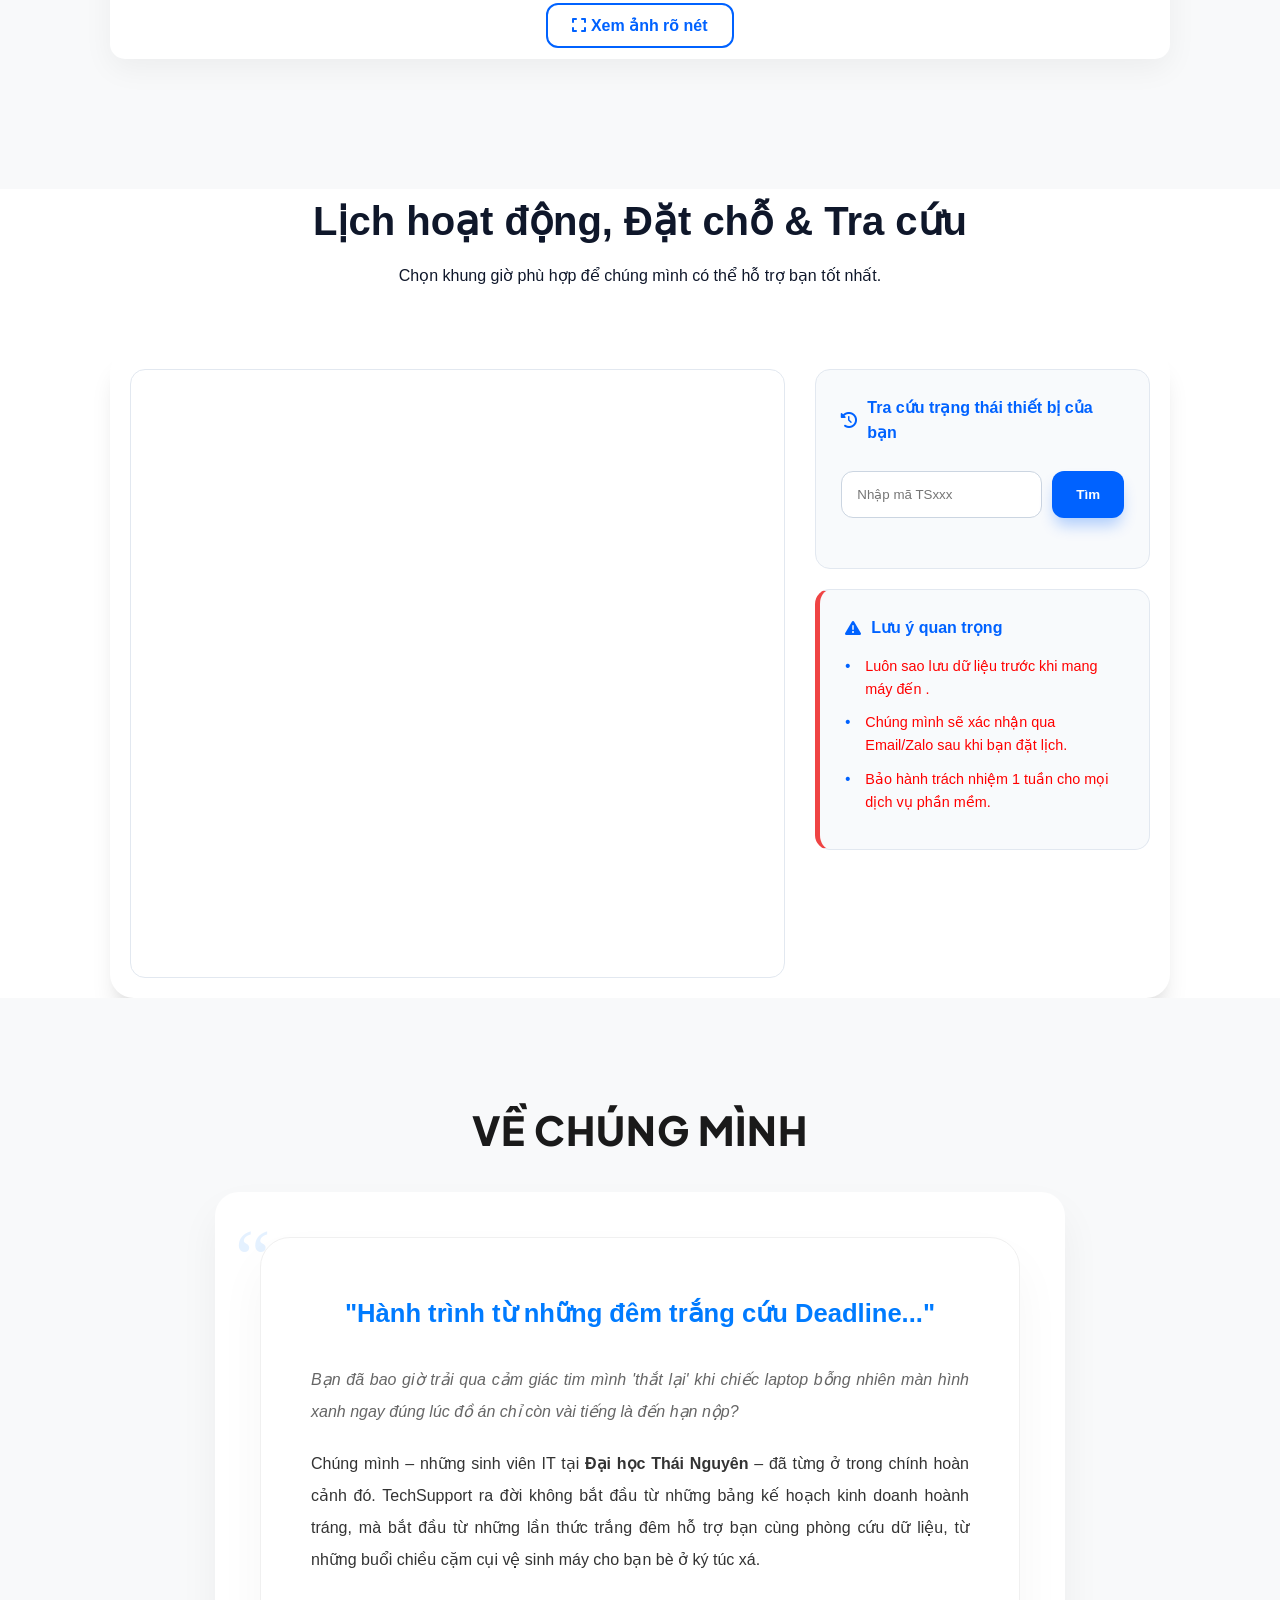
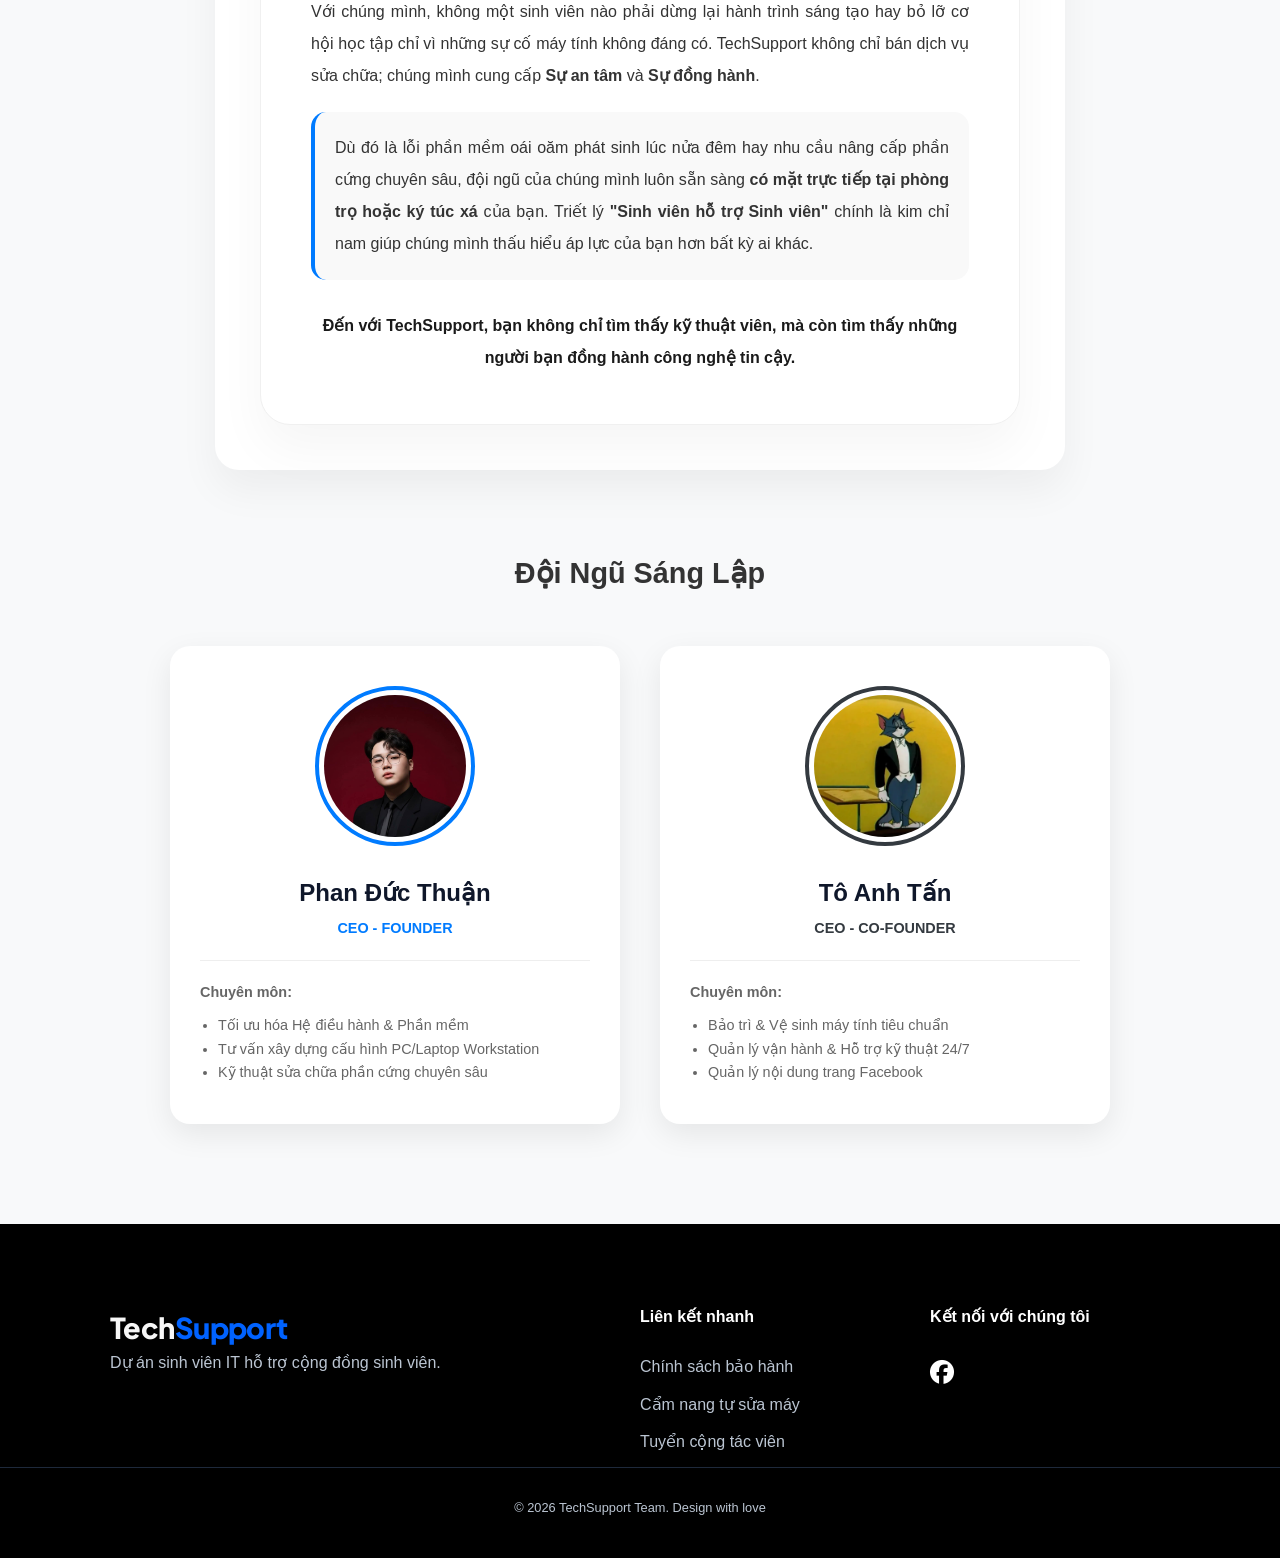
==== commit 957a79d4: "TechSupport ver 2.0 (Fixed 404)" ====
--- a/index.html
+++ b/index.html
@@ -3,7 +3,7 @@
 <head>
     <meta charset="UTF-8">
     <meta name="viewport" content="width=device-width, initial-scale=1.0">
-    <title>TechSupport | Sinh viên ICTU & TNUT</title>
+    <title>TechSupport</title>
     <link href="https://fonts.googleapis.com/css2?family=Plus+Jakarta+Sans:wght@400;600;800&display=swap" rel="stylesheet">
     <link rel="stylesheet" href="https://cdnjs.cloudflare.com/ajax/libs/font-awesome/6.4.0/css/all.min.css">
     <link rel="stylesheet" href="style.css">
@@ -19,10 +19,11 @@
                 <li><a href="#home">Trang chủ</a></li>
                 <li><a href="#services">Dịch vụ</a></li>
                 <li><a href="#software">Bảng giá</a></li>
-                <li><a href="#booking">Đặt lịch</a></li>
-                <li><a href="#about">Về chúng mình</a></li>
+                <li><a href="#booking">Đặt lịch & Tra cứu</a></li>
+                <li><a href="#about">About us</a></li>
             </ul>
             <a href="#booking" class="btn btn-nav">Sửa máy ngay</a>
+            <button type="button" class="btn" onclick="window.location.href='EnIndex.html'">English</button>
         </div>
     </nav>
 
@@ -34,7 +35,7 @@
                 <p>Chúng mình hỗ trợ toàn bộ sinh viên ĐH Thái Nguyên tối ưu hóa công cụ học tập. Từ cài Win đến phần mềm chuyên ngành, TechSupport luôn đồng hành cùng bạn.</p>
                 <div class="hero-btns">
                     <a href="#services" class="btn btn-primary">Khám phá gói dịch vụ</a>
-                    <a href="#tracking" class="btn btn-outline"><i class="fa-solid fa-magnifying-glass"></i> Tra cứu máy</a>
+                    <a href="#booking" class="btn btn-outline"><i class="fa-solid fa-magnifying-glass"></i> Tra cứu máy</a>
                 </div>
             </div>
             <div class="hero-image">
@@ -52,7 +53,7 @@
             <div class="card">
                 <div class="card-icon"><i class="fa-solid fa-rocket"></i></div>
                 <h3>Máy mới về dinh</h3>
-                <p>Cài đặt OS, Office & Driver. Tặng kèm bộ gõ Unikey và trình duyệt tối ưu.</p>
+                <p>Cài đặt OS, Office & Driver. Tặng kèm bộ gõ Unikey và dịch vụ tối ưu hệ điều hành.</p>
                 <ul class="card-list">
                     <li><i class="fa-solid fa-check"></i> Windows/macOS chuẩn</li>
                     <li><i class="fa-solid fa-check"></i> Office 365 bản quyền</li>
@@ -62,19 +63,20 @@
             <div class="card active">
                 <div class="card-icon"><i class="fa-solid fa-wind"></i></div>
                 <h3>Hồi sinh máy cũ</h3>
-                <p>Vệ sinh chuyên sâu, tra keo MX-4. Nâng cấp hệ điều hành. Tư vấn nâng cấp RAM/SSD giá gốc.</p>
+                <p>Vệ sinh chuyên sâu, tra keo keo tản nhiệt. Nâng cấp hệ điều hành. Tư vấn nâng cấp RAM/SSD giá gốc.</p>
                 <ul class="card-list">
                     <li><i class="fa-solid fa-check"></i> Giảm nhiệt 15-20°C</li>
                     <li><i class="fa-solid fa-check"></i> Tăng tốc khởi động</li>
                 </ul>
             </div>
             <div class="card">
-                <div class="card-icon"><i class="fa-solid fa-shield-virus"></i></div>
-                <h3>Diệt giặc Virus</h3>
-                <p>Quét Malware, gỡ rác hệ thống. Đảm bảo dữ liệu an toàn tuyệt đối.</p>
+                <div class="card-icon"><i class="fa-solid fa-shop"></i></div>
+                <h3>Tư vấn & Cung cấp thiết bị</h3>
+                <p>Hỗ trợ tìm kiếm, kiểm tra và lắp đặt linh kiện máy tính chất lượng với chi phí tối ưu cho sinh viên.</p>
                 <ul class="card-list">
-                    <li><i class="fa-solid fa-check"></i> Tối ưu Registry</li>
-                    <li><i class="fa-solid fa-check"></i> Bảo mật trình duyệt</li>
+                    <li><i class="fa-solid fa-check"></i> Kiểm tra linh kiện</li>
+                    <li><i class="fa-solid fa-check"></i> Tư vấn lựa chọn linh kiện phù hợp</li>
+                    <li><i class="fa-solid fa-check"></i> Hỗ trợ đặt hàng, lắp đặt linh kiện</li>
                 </ul>
             </div>
         </div>
@@ -88,10 +90,10 @@
             </div>
             
             <div class="price-list-container">
-                <img src="pricelist.png" alt="Bảng giá TechSupport" class="price-img">
+                <img src="ViPricelist.png" alt="Bảng giá TechSupport" class="price-img">
                 
                 <div class="price-actions">
-                    <a href="pricelist.png" target="_blank" class="btn btn-outline">
+                    <a href="ViPricelist.png" target="_blank" class="btn btn-outline">
                         <i class="fa-solid fa-expand"></i> Xem ảnh rõ nét
                     </a>
                 </div>
@@ -100,7 +102,7 @@
 
     <section id="booking" class="section container">
     <div class="section-header">
-        <h2>Lịch hoạt động & Đặt chỗ</h2>
+        <h2>Lịch hoạt động, Đặt chỗ & Tra cứu</h2>
         <p>Chọn khung giờ phù hợp để chúng mình có thể hỗ trợ bạn tốt nhất.</p>
     </div>
     
@@ -110,9 +112,9 @@
         </div>
         <div class="booking-sidebar">
             <div class="info-card">
-                <h4><i class="fa-solid fa-clock-rotate-left"></i> Tra cứu trạng thái</h4>
+                <h4><i class="fa-solid fa-clock-rotate-left"></i> Tra cứu trạng thái thiết bị của bạn</h4>
                 <div class="tracking-input">
-                    <input type="text" id="trackID" placeholder="Nhập mã TS-xxx">
+                    <input type="text" id="trackID" placeholder="Nhập mã TSxxx">
                     <button class="btn btn-primary">Tìm</button>
                 </div>
             </div>
@@ -120,9 +122,9 @@
             <div class="info-card warning">
                 <h4><i class="fa-solid fa-triangle-exclamation"></i> Lưu ý quan trọng</h4>
                 <ul>
-                    <li>Luôn sao lưu dữ liệu trước khi mang máy đến .</li>
-                    <li>Chúng mình sẽ xác nhận qua Email/Zalo sau khi bạn đặt lịch.</li>
-                    <li>Bảo hành trách nhiệm 1 tuần cho mọi dịch vụ phần mềm.</li>
+                    <li style="color: #ff0000;">Luôn sao lưu dữ liệu trước khi mang máy đến .</li>
+                    <li style="color: #ff0000;">Chúng mình sẽ xác nhận qua Email/Zalo sau khi bạn đặt lịch.</li>
+                    <li style="color: #ff0000;">Bảo hành trách nhiệm 1 tuần cho mọi dịch vụ phần mềm.</li>
                 </ul>
             </div>
         </div>
@@ -133,7 +135,7 @@
     <div class="container">
         
         <div class="about-header">
-            <h2 class="about-title">Về TechSupport</h2>
+            <h2 class="about-title" style="font-family: 'Plus Jakarta Sans', sans-serif;">Về chúng mình</h2>
             <div class="about-card-wrapper">
                 <span class="quote-icon">“</span>
                 <div class="about-content-inner">
@@ -191,7 +193,7 @@
                         <ul class="expertise-list">
                             <li>Bảo trì & Vệ sinh máy tính tiêu chuẩn</li>
                             <li>Quản lý vận hành & Hỗ trợ kỹ thuật 24/7</li>
-                            <li>Phan tích giải pháp tối ưu chi phí sinh viên</li>
+                            <li>Quản lý nội dung trang Facebook</li>
                         </ul>
                     </div>
                 </div>
@@ -204,7 +206,7 @@
     <footer class="footer">
         <div class="container footer-grid">
             <div class="footer-about">
-                <div class="logo">Tech<span>Support</span></div>
+                <div class="logo" style="color: #f7f7f7;">Tech<span>Support</span></div>
                 <p>Dự án sinh viên IT hỗ trợ cộng đồng sinh viên.</p>
             </div>
             <div class="footer-links">
@@ -218,7 +220,7 @@
             <div class="footer-contact">
                 <h4>Kết nối với chúng tôi</h4>
                 <div class="social-icons">
-                    <a href="https://www.facebook.com/people/TechSupport-Sinh-Viên-Vọc-Vạch/61582185616325/"><i class="fa-brands fa-facebook"></i></a>    
+                    <a href="https://www.facebook.com/people/TechSupport-Sinh-Viên-Vọc-Vạch/61582185616325/" style="color: white;"><i class="fa-brands fa-facebook"></i></a>
                 </div>
             </div>
         </div>
--- a/style.css
+++ b/style.css
@@ -7,6 +7,7 @@
     --white: #ffffff;
     --shadow: 0 20px 25px -5px rgba(0, 0, 0, 0.1), 0 10px 10px -5px rgba(0, 0, 0, 0.04);
 }
+
 
 * { margin: 0; padding: 0; box-sizing: border-box; }
 
@@ -36,8 +37,17 @@
 
 .nav-content { display: flex; justify-content: space-between; align-items: center; width: 100%; }
 
-.logo { font-size: 1.5rem; font-weight: 800; color: var(--dark); }
-.logo span { color: var(--primary); }
+.logo { 
+    /* Ưu tiên Plus Jakarta Sans, nếu không có sẽ dùng Be Vietnam Pro */
+    font-family: 'Plus Jakarta Sans', 'Be Vietnam Pro', sans-serif; 
+    font-size: 1.8rem; 
+    font-weight: 800; 
+    letter-spacing: -0.02em; /* Giảm khoảng cách chữ để trông chuyên nghiệp hơn */ 
+}
+
+.logo span { 
+    color: var(--primary); 
+}
 
 .nav-links { display: flex; list-style: none; gap: 30px; }
 .nav-links a { text-decoration: none; color: var(--dark); font-weight: 600; transition: 0.3s; }
@@ -133,7 +143,7 @@
 .footer ul li { margin-bottom: 12px; }
 .footer ul a { color: inherit; text-decoration: none; transition: 0.3s; }
 .footer ul a:hover { color: var(--white); }
-.social-icons { display: flex; gap: 20px; font-size: 1.5rem; }
+.social-icons { display: flex; gap: 20px; font-size: 1.5rem; color:#007bff }
 .footer-bottom { text-align: center; border-top: 1px solid #1e293b; padding-top: 30px; font-size: 0.8rem; }
 
 /* Responsive */
@@ -249,7 +259,7 @@
 .tab-item {
     background: #fff;
     padding: 15px;
-    border-left: 4px solid var(--primary-color); /* Giả sử bạn đặt biến màu chính là xanh */
+    border-left: 4px solid var(--primary-color); 
     border-radius: 5px;
     font-size: 0.95rem;
 }
@@ -427,6 +437,7 @@
     padding-left: 18px;
     margin-top: 10px;
 }
+
 /* Recruitment Page Styles */
 .recruitment-bg {
     background: radial-gradient(circle at top right, #e9f2ff, #f8f9fa);
@@ -587,9 +598,12 @@
     transform: translateY(-3px);
     box-shadow: 0 6px 20px rgba(0, 123, 255, 0.4);
 }
+/* Policy Page Styles */
 .policy-content { padding: 120px 0 80px; max-width: 800px; margin: 0 auto; }
 .policy-card { background: var(--white); padding: 40px; border-radius: 24px; box-shadow: var(--shadow); margin-bottom: 30px; }
 .policy-card h2 { color: var(--primary); margin-bottom: 20px; font-size: 1.8rem; border-left: 5px solid var(--primary); padding-left: 15px; }
 .policy-card p,.policy-card li { color: var(--gray); margin-bottom: 15px; }
 .urgent-box { background: #fff1f2; border: 1px solid #fecaca; padding: 20px; border-radius: 12px; color: #e11d48; font-weight: 600; margin-top: 20px; }
-.back-home { margin-top: 40px; text-align: center; }+.back-home { margin-top: 40px; text-align: center; }
+.back-home a { display: inline-block; background: var(--primary); color: var(--white); padding: 12px 30px; border-radius: 50px; text-decoration: none; font-weight: 700; transition: 0.3s; }
+.back-home a:hover { background: var(--white); color: var(--primary); transform: translateY(-3px); box-shadow: 0 6px 20px rgba(0, 98, 255, 0.3); }
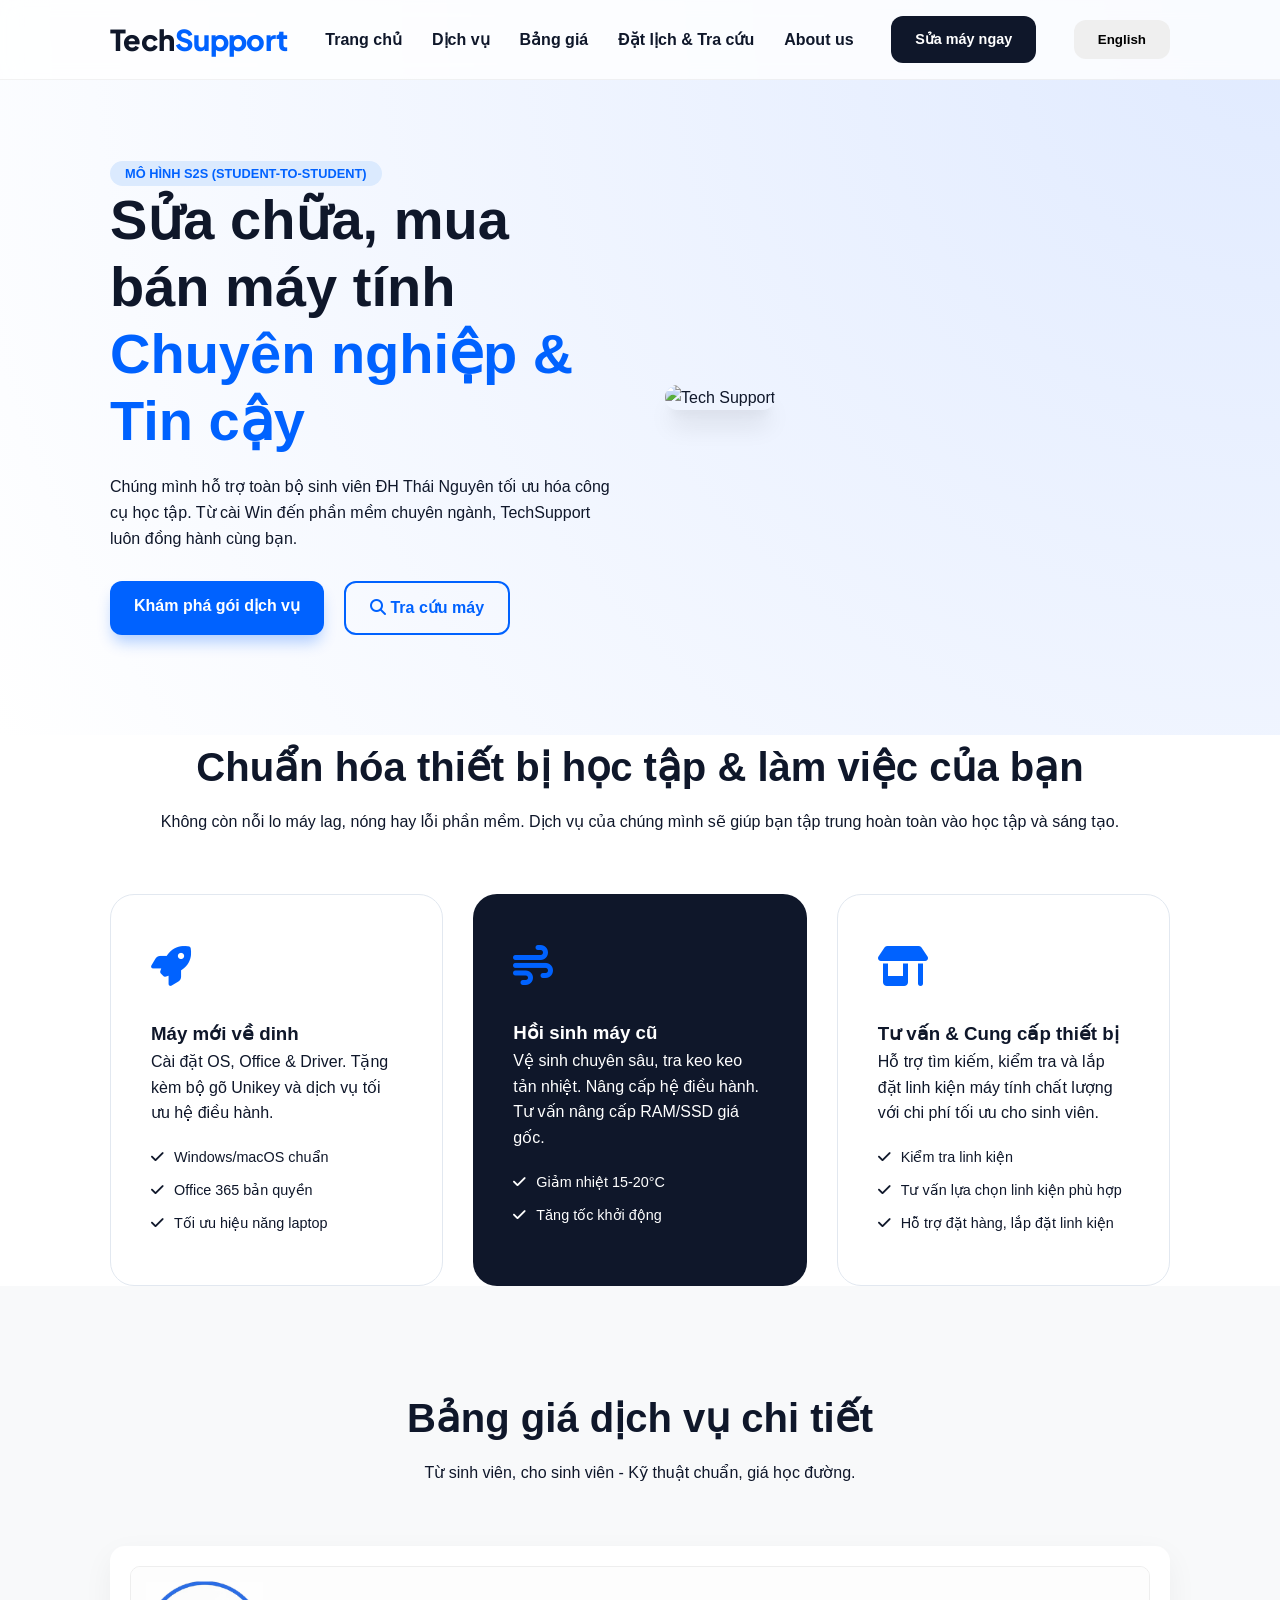
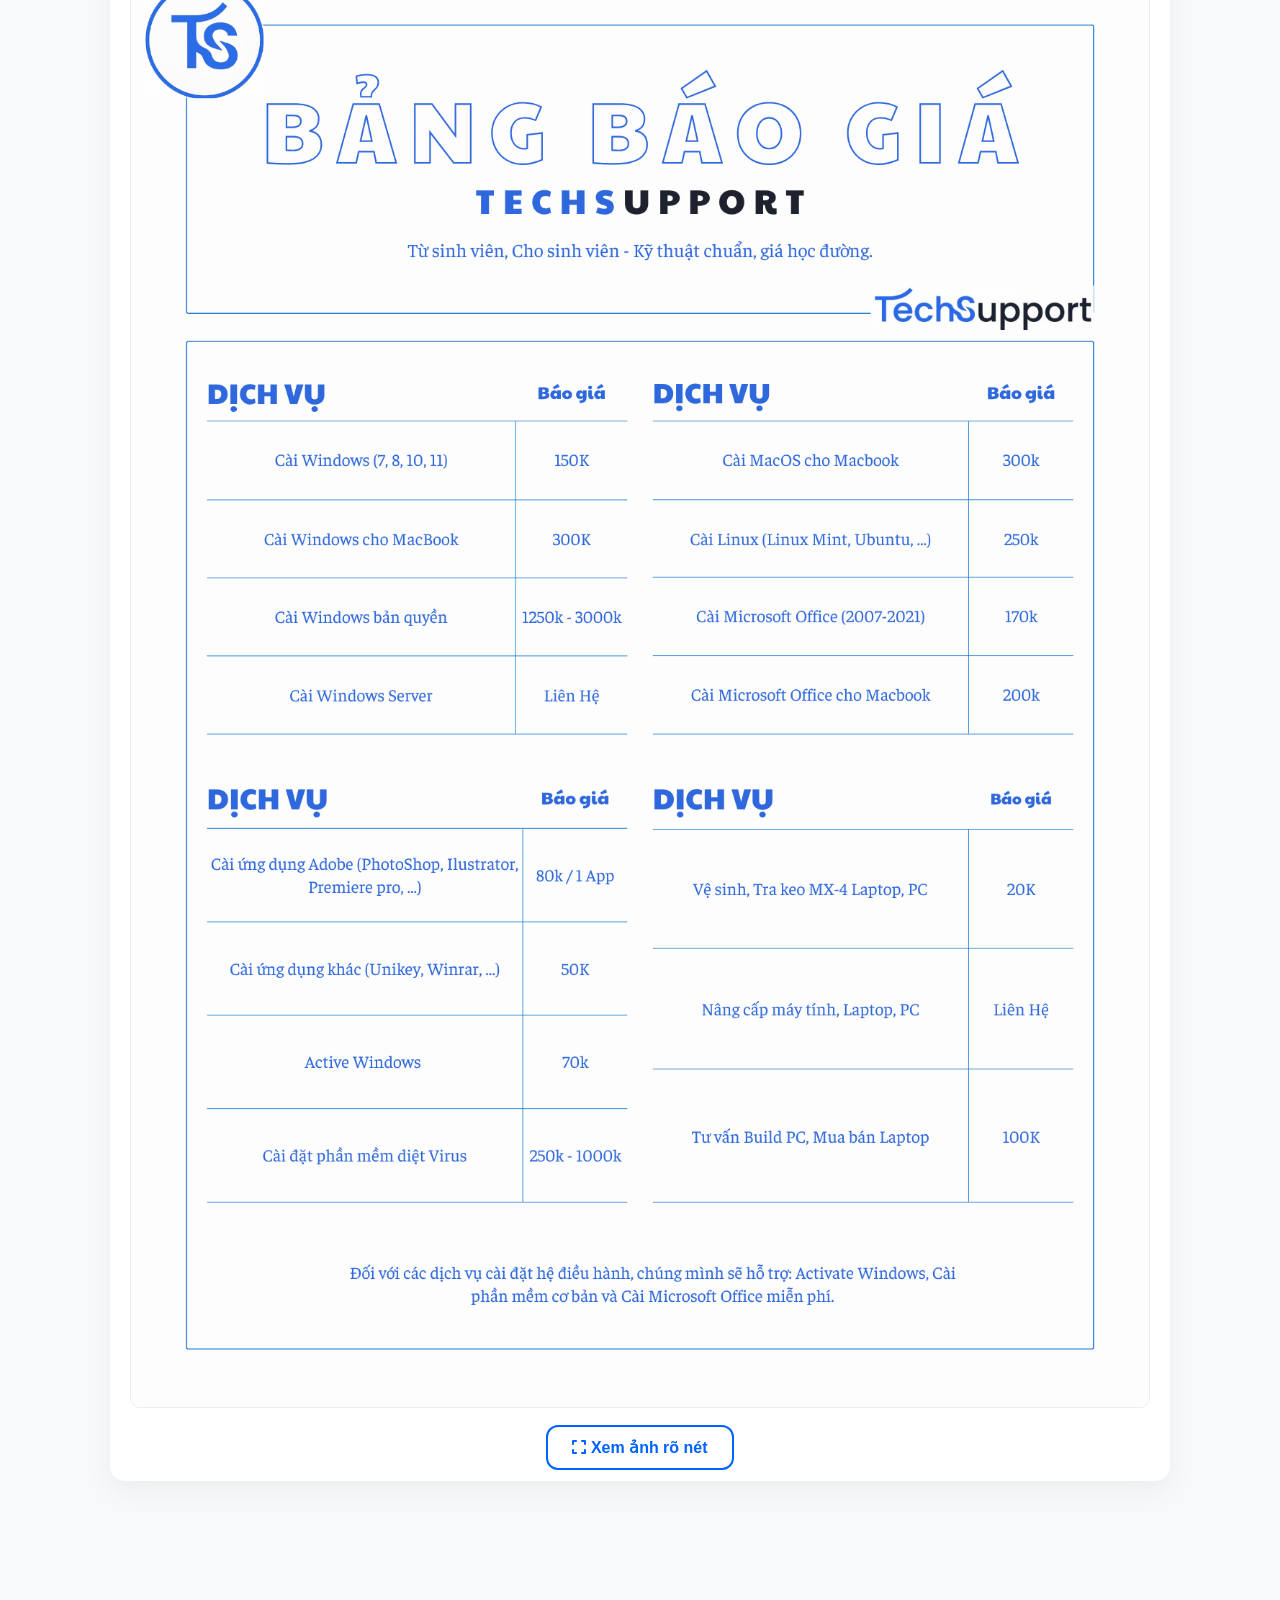
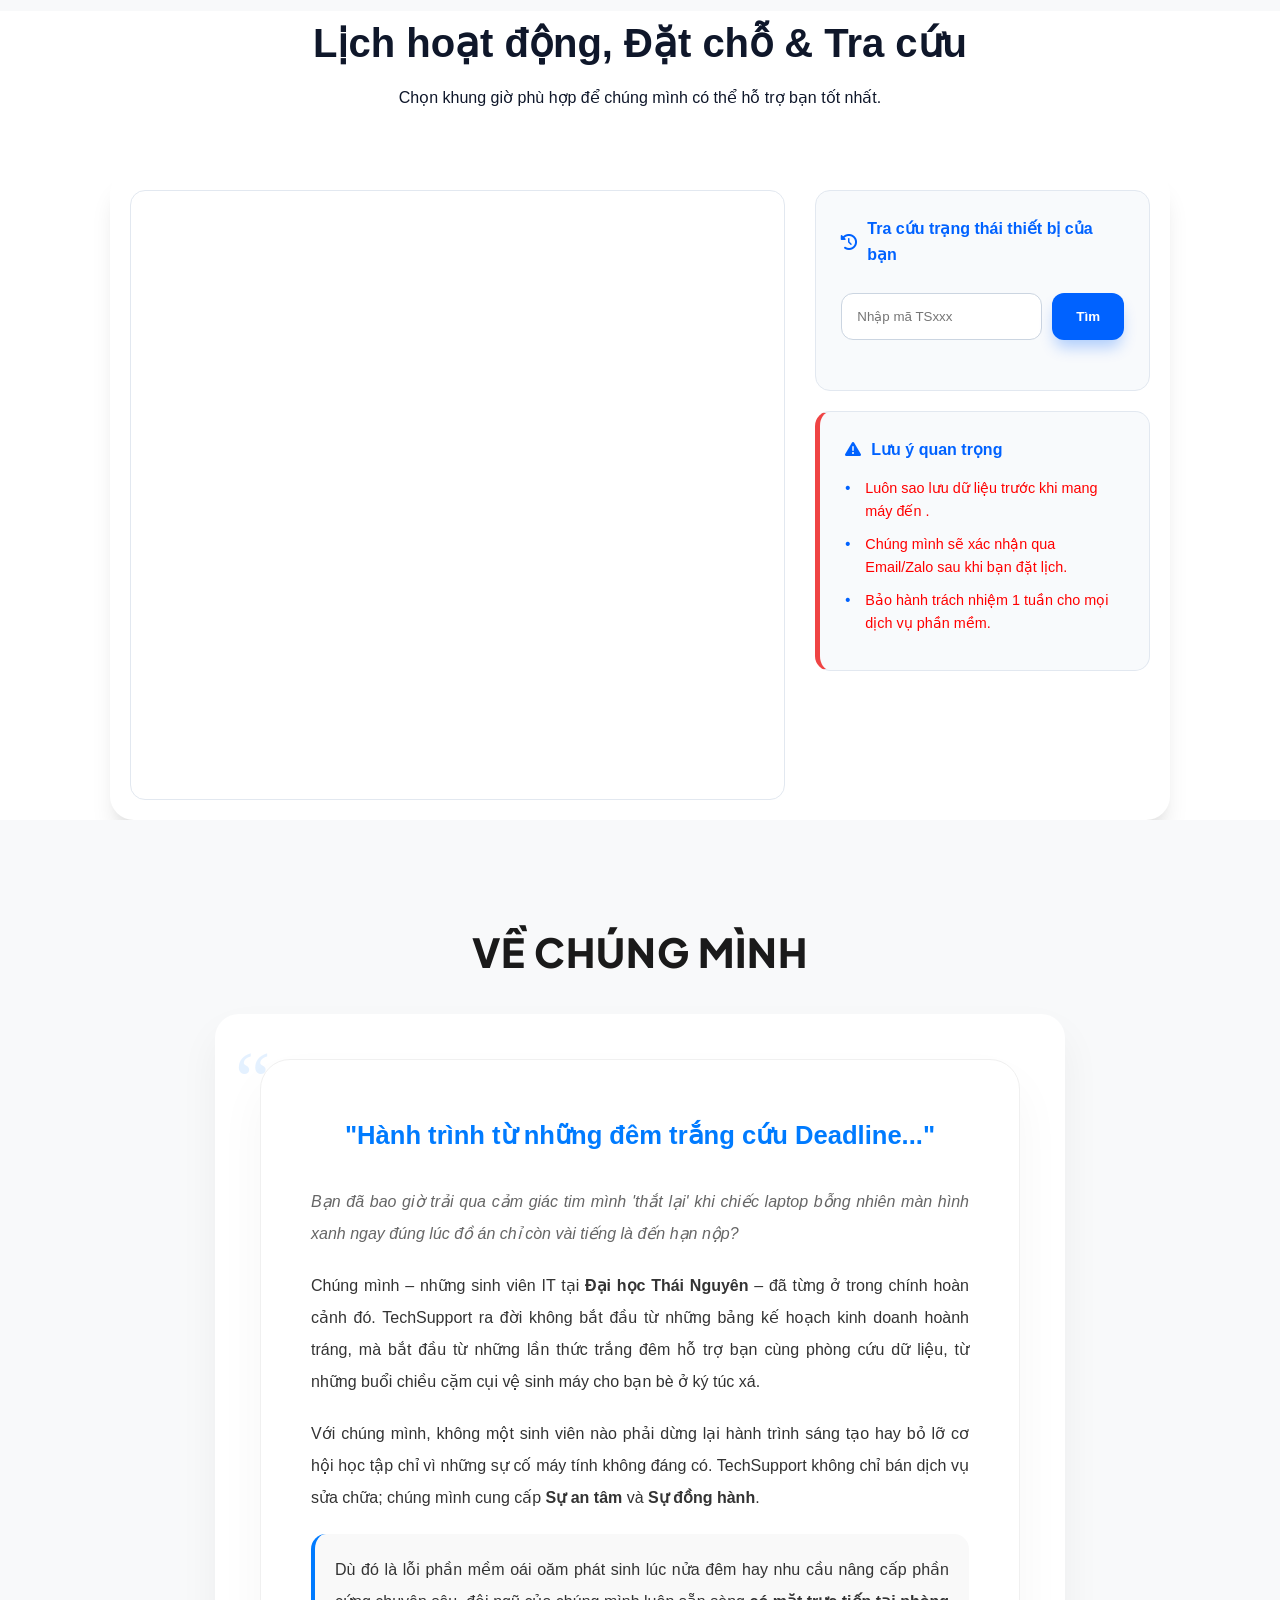
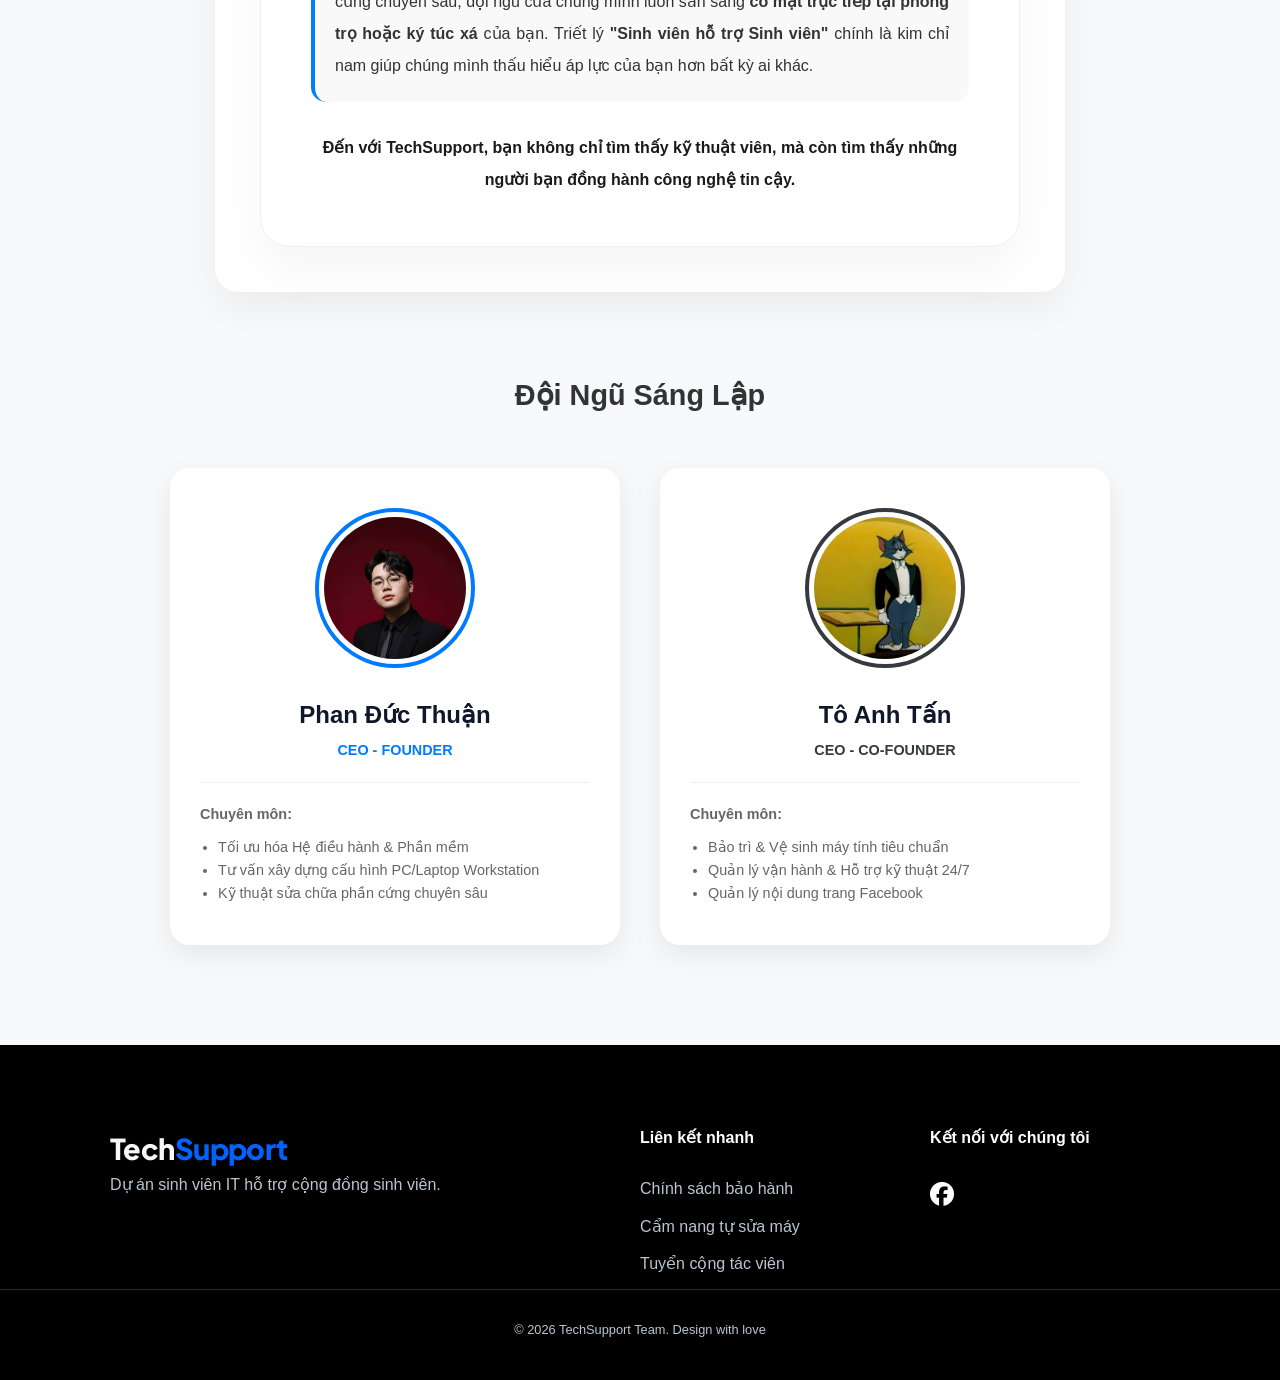
==== commit 97243aba: "fix image 404 link" ====
--- a/index.html
+++ b/index.html
@@ -90,10 +90,10 @@
             </div>
             
             <div class="price-list-container">
-                <img src="ViPricelist.png" alt="Bảng giá TechSupport" class="price-img">
+                <img src="ViPriceList.png" alt="Bảng giá TechSupport" class="price-img">
                 
                 <div class="price-actions">
-                    <a href="ViPricelist.png" target="_blank" class="btn btn-outline">
+                    <a href="ViPriceList.png" target="_blank" class="btn btn-outline">
                         <i class="fa-solid fa-expand"></i> Xem ảnh rõ nét
                     </a>
                 </div>
@@ -212,9 +212,9 @@
             <div class="footer-links">
                 <h4>Liên kết nhanh</h4>
                 <ul>
-                    <li><a href="warranty.html">Chính sách bảo hành</a></li>
-                    <li><a href="career.html">Cẩm nang tự sửa máy</a></li>
-                    <li><a href="recruitment.html">Tuyển cộng tác viên</a></li>
+                    <li><a href="ViWarranty.html">Chính sách bảo hành</a></li>
+                    <li><a href="ViCareer.html">Cẩm nang tự sửa máy</a></li>
+                    <li><a href="ViRecruitment.html">Tuyển cộng tác viên</a></li>
                 </ul>
             </div>
             <div class="footer-contact">
